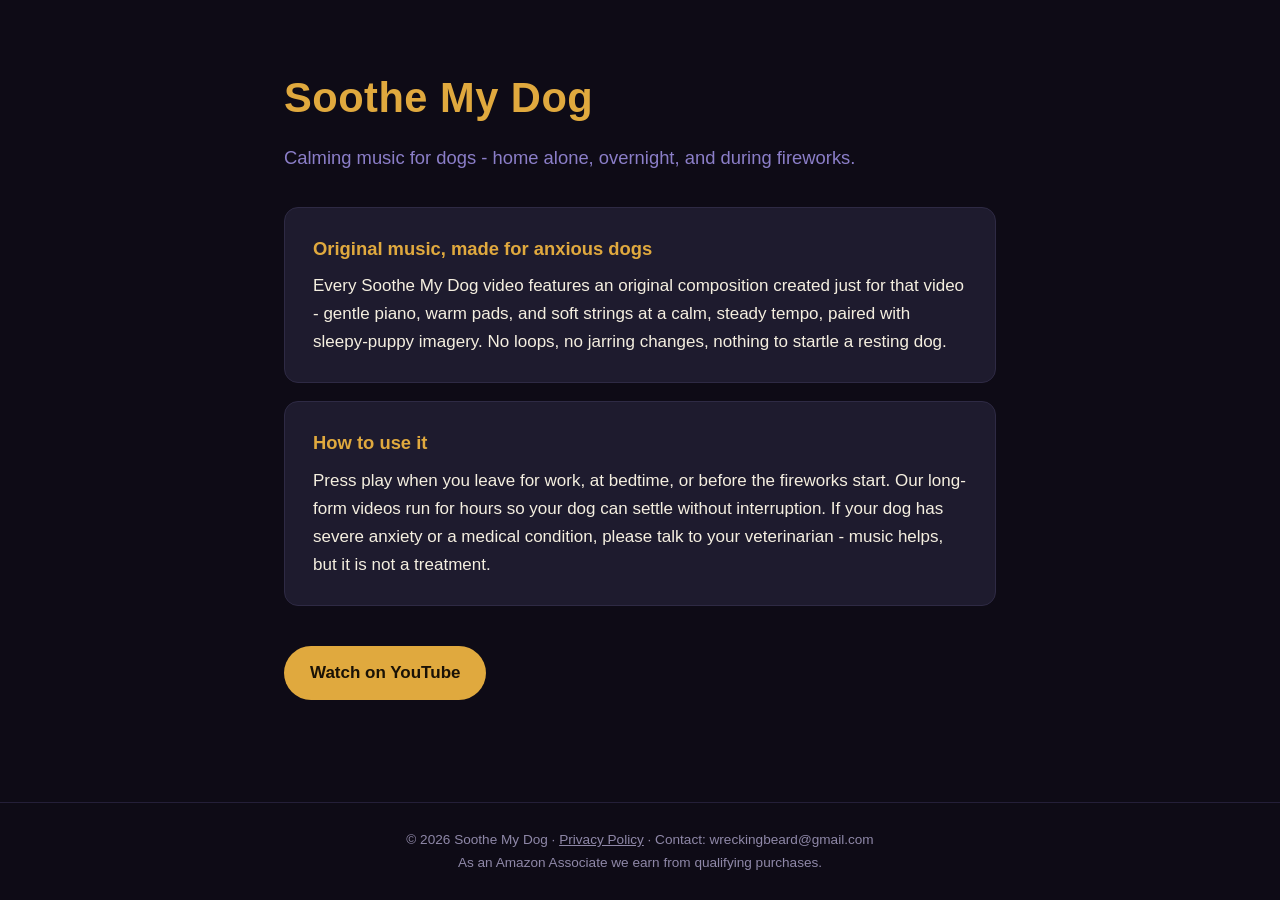
==== index.html @ 6f227e94 "Soothe My Dog minimal site: landing + privacy policy Co-Authored-By: Claude Fable 5 <noreply@anthrop" ====
<!doctype html><html lang="en"><head><meta charset="utf-8"><meta name="viewport" content="width=device-width,initial-scale=1">
<title>Soothe My Dog - Calming Music for Dogs</title>
<meta name="description" content="Original long-form calming music for dogs who are home alone, anxious overnight, or scared of fireworks and thunderstorms. Every video is an original composition.">
<style>
:root{--mid:#0E0B16;--surf:#1E1B2E;--gold:#E0A93E;--cream:#F5EFE0;--lav:#8B7EC8}
*{box-sizing:border-box;margin:0}body{background:var(--mid);color:var(--cream);font:17px/1.65 "Segoe UI",Arial,sans-serif;min-height:100vh;display:flex;flex-direction:column}
main{max-width:760px;margin:0 auto;padding:64px 24px;flex:1}
h1{font-size:2.6rem;color:var(--gold);letter-spacing:.5px}
.tag{color:var(--lav);font-size:1.15rem;margin:10px 0 34px}
.card{background:var(--surf);border:1px solid #2e2a44;border-radius:14px;padding:26px 28px;margin:18px 0}
.card h2{color:var(--gold);font-size:1.15rem;margin-bottom:8px}
a.btn{display:inline-block;background:var(--gold);color:#1a1206;font-weight:700;padding:13px 26px;border-radius:999px;text-decoration:none;margin-top:22px}
a{color:var(--gold)}
footer{text-align:center;padding:26px;color:#8f88a8;font-size:.85rem;border-top:1px solid #241f38}
footer a{color:#8f88a8}
</style></head><body><main>
<h1>Soothe My Dog</h1>
<p class="tag">Calming music for dogs - home alone, overnight, and during fireworks.</p>
<div class="card"><h2>Original music, made for anxious dogs</h2>
<p>Every Soothe My Dog video features an original composition created just for that video - gentle piano, warm pads, and soft strings at a calm, steady tempo, paired with sleepy-puppy imagery. No loops, no jarring changes, nothing to startle a resting dog.</p></div>
<div class="card"><h2>How to use it</h2>
<p>Press play when you leave for work, at bedtime, or before the fireworks start. Our long-form videos run for hours so your dog can settle without interruption. If your dog has severe anxiety or a medical condition, please talk to your veterinarian - music helps, but it is not a treatment.</p></div>
<a class="btn" href="https://www.youtube.com/channel/UCDjGupYODDsBWKeuKjRhHag">Watch on YouTube</a>
</main>
<footer><p>&copy; 2026 Soothe My Dog &middot; <a href="/privacy/">Privacy Policy</a> &middot; Contact: wreckingbeard@gmail.com</p>
<p>As an Amazon Associate we earn from qualifying purchases.</p></footer>
</body></html>
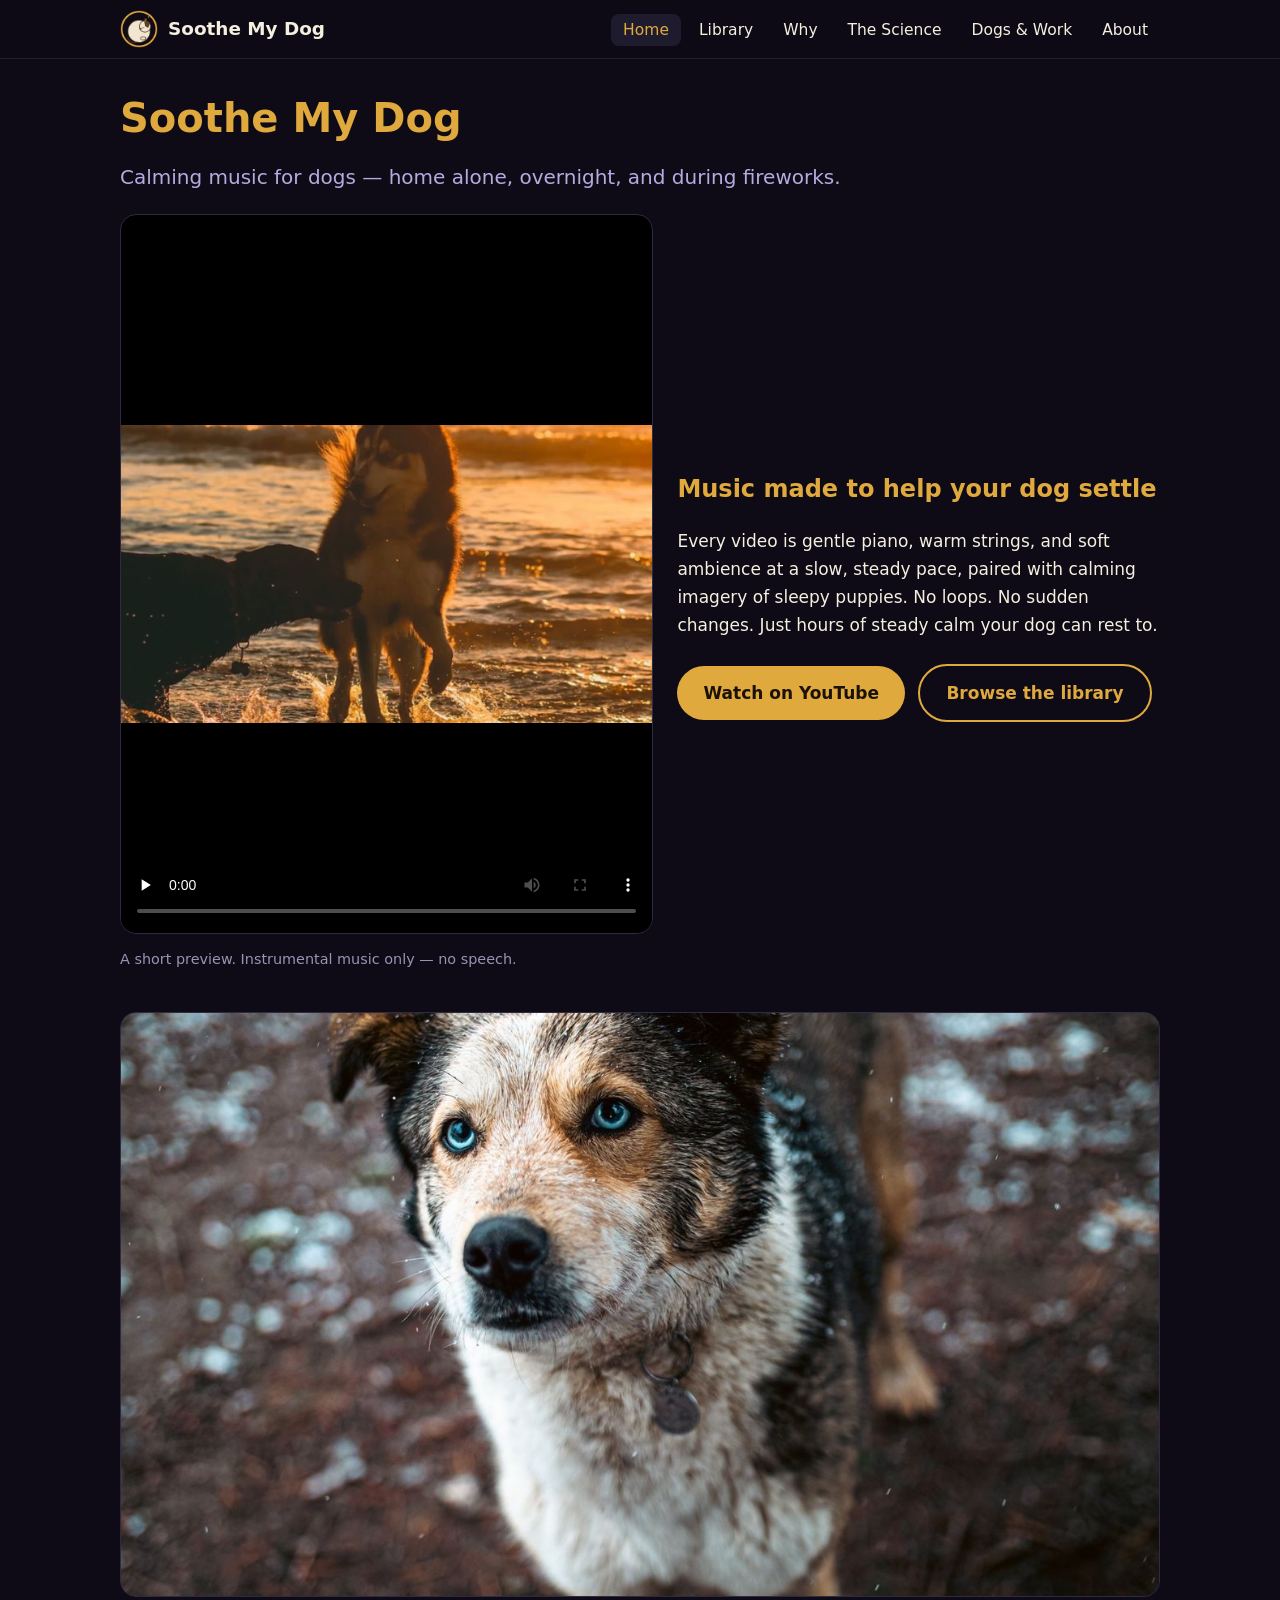
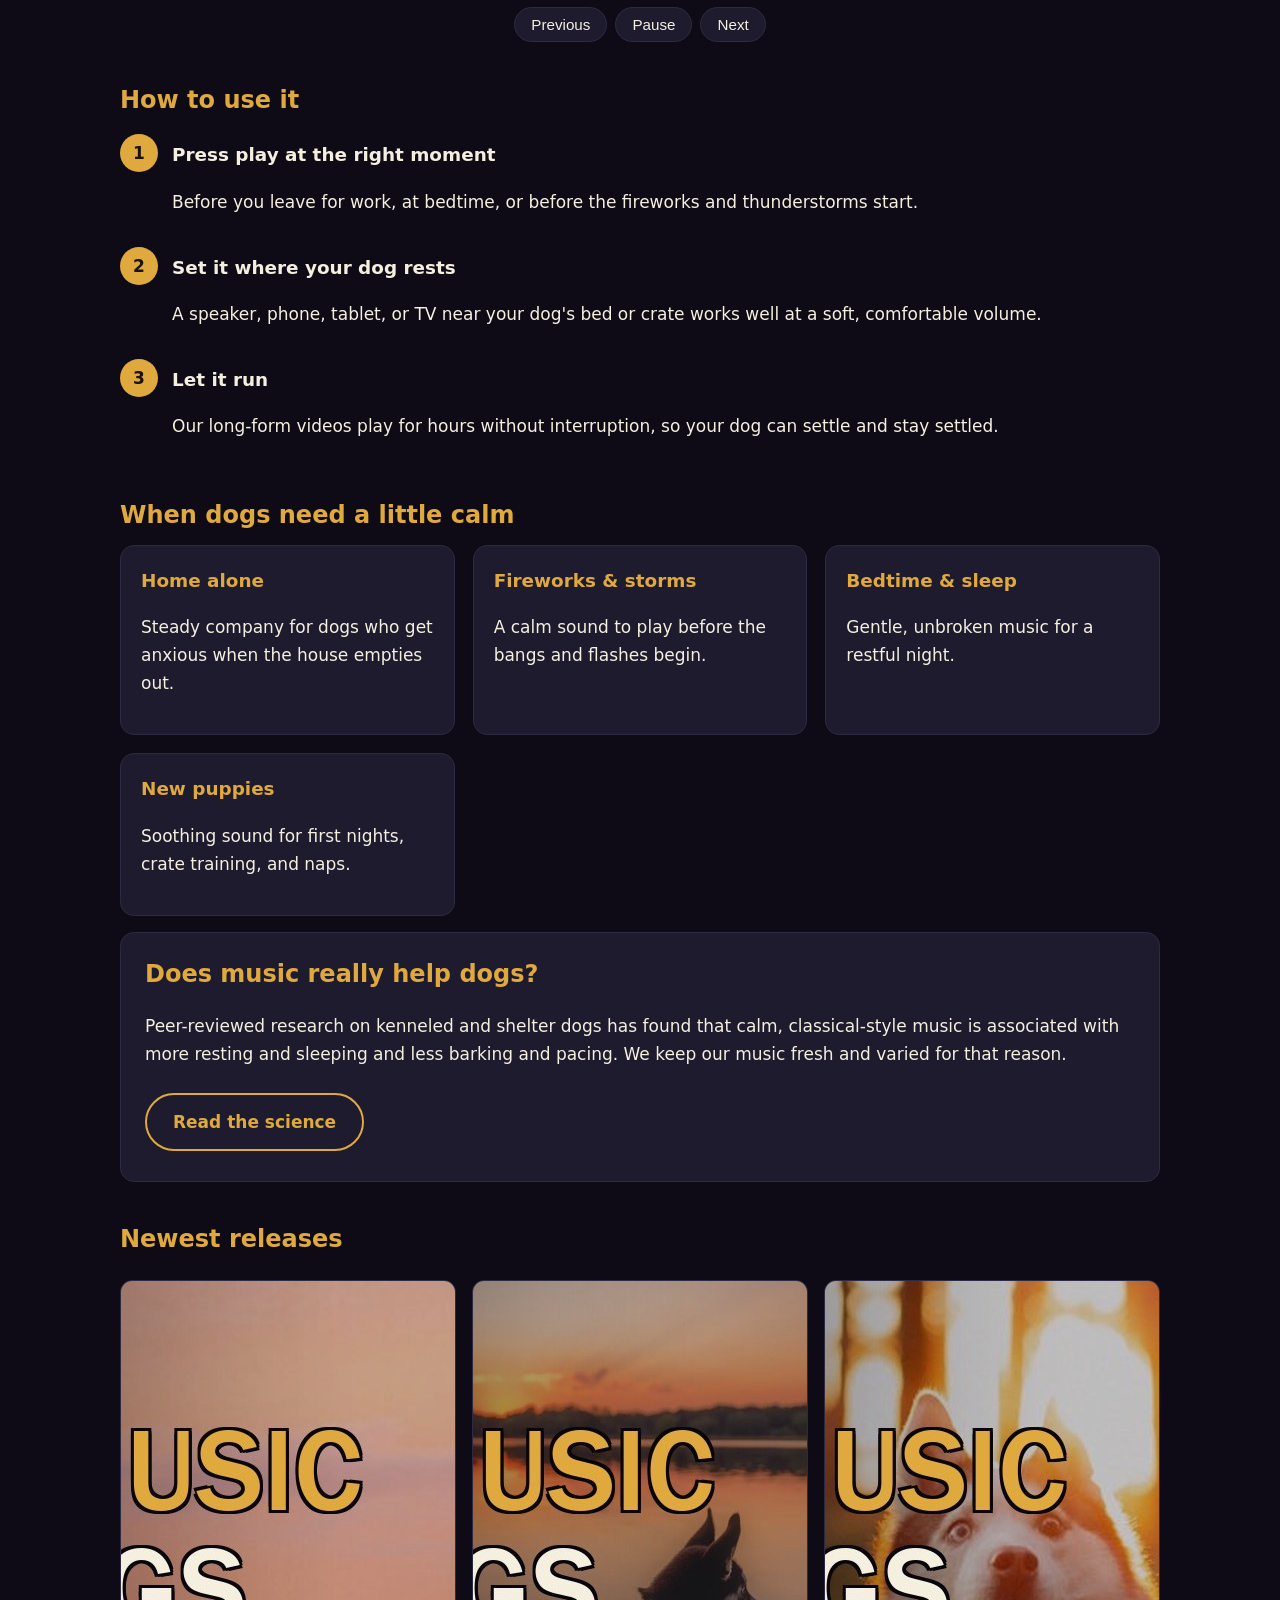
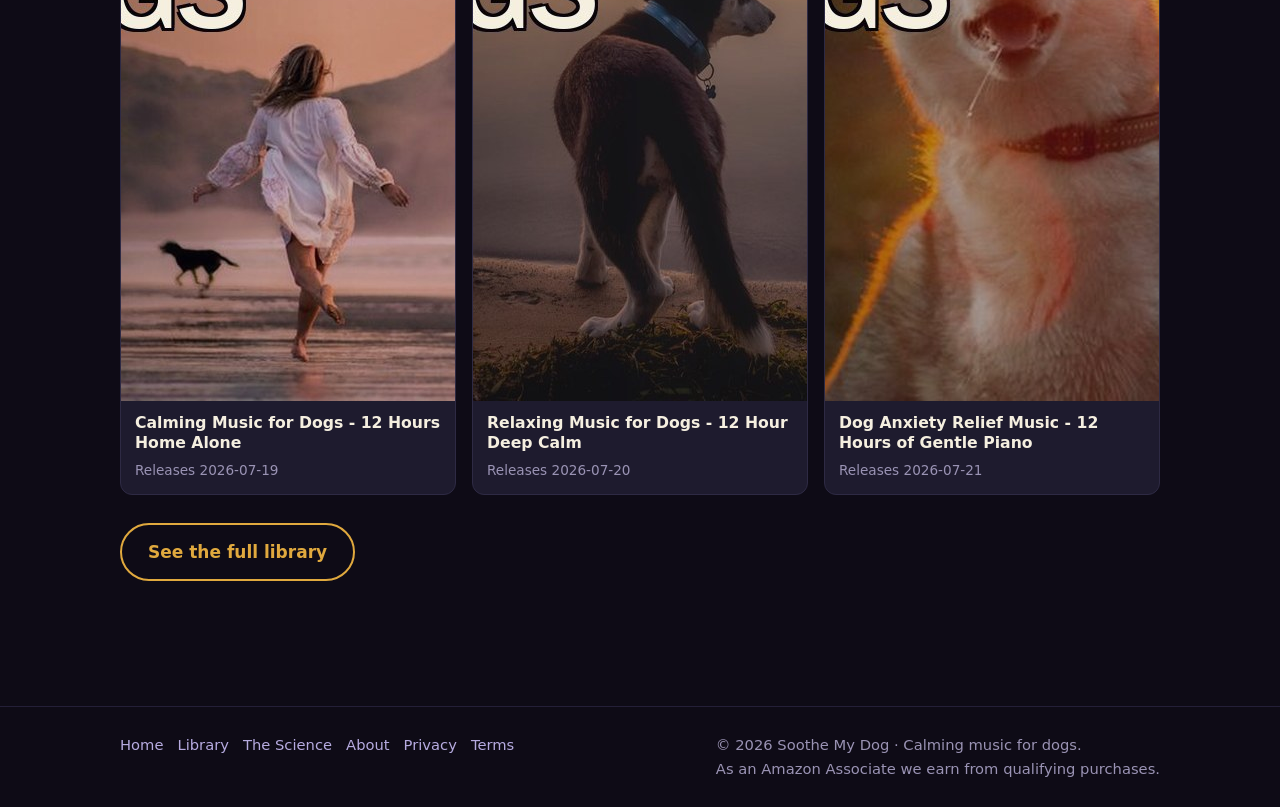
==== commit 3072e62b: "Site v2: full multi-page build (home+carousel+demo, library grid, why, science, covid-dogs, about, t" ====
--- a/index.html
+++ b/index.html
@@ -1,27 +1,68 @@
-<!doctype html><html lang="en"><head><meta charset="utf-8"><meta name="viewport" content="width=device-width,initial-scale=1">
-<title>Soothe My Dog - Calming Music for Dogs</title>
-<meta name="description" content="Original long-form calming music for dogs who are home alone, anxious overnight, or scared of fireworks and thunderstorms. Every video is an original composition.">
-<style>
-:root{--mid:#0E0B16;--surf:#1E1B2E;--gold:#E0A93E;--cream:#F5EFE0;--lav:#8B7EC8}
-*{box-sizing:border-box;margin:0}body{background:var(--mid);color:var(--cream);font:17px/1.65 "Segoe UI",Arial,sans-serif;min-height:100vh;display:flex;flex-direction:column}
-main{max-width:760px;margin:0 auto;padding:64px 24px;flex:1}
-h1{font-size:2.6rem;color:var(--gold);letter-spacing:.5px}
-.tag{color:var(--lav);font-size:1.15rem;margin:10px 0 34px}
-.card{background:var(--surf);border:1px solid #2e2a44;border-radius:14px;padding:26px 28px;margin:18px 0}
-.card h2{color:var(--gold);font-size:1.15rem;margin-bottom:8px}
-a.btn{display:inline-block;background:var(--gold);color:#1a1206;font-weight:700;padding:13px 26px;border-radius:999px;text-decoration:none;margin-top:22px}
-a{color:var(--gold)}
-footer{text-align:center;padding:26px;color:#8f88a8;font-size:.85rem;border-top:1px solid #241f38}
-footer a{color:#8f88a8}
-</style></head><body><main>
+<!doctype html><html lang="en"><head>
+<meta charset="utf-8"><meta name="viewport" content="width=device-width,initial-scale=1">
+<title>Soothe My Dog | Calming Music for Dogs Home Alone, Sleep & Fireworks</title>
+<meta name="description" content="Original calming music for dogs who are home alone, anxious overnight, or scared of fireworks and thunderstorms. Hours of gentle, uninterrupted music.">
+<link rel="canonical" href="https://www.soothemydog.com/">
+<link rel="icon" type="image/png" href="/assets/img/favicon.png">
+<meta property="og:type" content="website"><meta property="og:title" content="Soothe My Dog | Calming Music for Dogs Home Alone, Sleep & Fireworks">
+<meta property="og:description" content="Original calming music for dogs who are home alone, anxious overnight, or scared of fireworks and thunderstorms. Hours of gentle, uninterrupted music."><meta property="og:url" content="https://www.soothemydog.com/">
+<meta property="og:image" content="https://www.soothemydog.com/assets/img/og-hero.jpg"><meta name="twitter:card" content="summary_large_image">
+<link rel="stylesheet" href="/assets/site.css">
+</head><body>
+<a class="skip" href="#main">Skip to content</a>
+<header class="site"><div class="bar">
+<a class="brand" href="/"><img src="/assets/img/logo.png" alt="" width="38" height="38"><span>Soothe My Dog</span></a>
+<nav class="main" aria-label="Primary"><ul><li><a href="/" aria-current="page">Home</a></li><li><a href="/library/">Library</a></li><li><a href="/why/">Why</a></li><li><a href="/science/">The Science</a></li><li><a href="/covid-dogs/">Dogs & Work</a></li><li><a href="/about/">About</a></li></ul></nav>
+</div></header>
+<main id="main">
+
 <h1>Soothe My Dog</h1>
-<p class="tag">Calming music for dogs - home alone, overnight, and during fireworks.</p>
-<div class="card"><h2>Original music, made for anxious dogs</h2>
-<p>Every Soothe My Dog video features an original composition created just for that video - gentle piano, warm pads, and soft strings at a calm, steady tempo, paired with sleepy-puppy imagery. No loops, no jarring changes, nothing to startle a resting dog.</p></div>
-<div class="card"><h2>How to use it</h2>
-<p>Press play when you leave for work, at bedtime, or before the fireworks start. Our long-form videos run for hours so your dog can settle without interruption. If your dog has severe anxiety or a medical condition, please talk to your veterinarian - music helps, but it is not a treatment.</p></div>
-<a class="btn" href="https://www.youtube.com/channel/UCDjGupYODDsBWKeuKjRhHag">Watch on YouTube</a>
-</main>
-<footer><p>&copy; 2026 Soothe My Dog &middot; <a href="/privacy/">Privacy Policy</a> &middot; Contact: wreckingbeard@gmail.com</p>
-<p>As an Amazon Associate we earn from qualifying purchases.</p></footer>
-</body></html>
+<p class="lead">Calming music for dogs &mdash; home alone, overnight, and during fireworks.</p>
+<section class="hero">
+  <div>
+    <video controls preload="none" poster="/assets/video/demo-poster.jpg" width="1280" height="720">
+      <source src="/assets/video/demo.mp4" type="video/mp4">
+      Your browser does not support the video tag. Watch our music on
+      <a href="https://www.youtube.com/channel/UCDjGupYODDsBWKeuKjRhHag">YouTube</a>.
+    </video>
+    <p class="medianote">A short preview. Instrumental music only &mdash; no speech.</p>
+  </div>
+  <div>
+    <h2 style="margin-top:0">Music made to help your dog settle</h2>
+    <p>Every video is gentle piano, warm strings, and soft ambience at a slow, steady pace, paired with
+    calming imagery of sleepy puppies. No loops. No sudden changes. Just hours of steady calm your dog
+    can rest to.</p>
+    <a class="btn" href="https://www.youtube.com/channel/UCDjGupYODDsBWKeuKjRhHag">Watch on YouTube</a>
+    <a class="btn ghost" href="/library/">Browse the library</a>
+  </div>
+</section>
+<section class="carousel" aria-roledescription="carousel" aria-label="Sleepy puppies"><div class="frame"><img src="/assets/carousel/pic01.jpg" alt="A calm puppy resting peacefully" class="on" loading="lazy" width="1280" height="720"><img src="/assets/carousel/pic02.jpg" alt="A sleepy young dog settling down" loading="lazy" width="1280" height="720"><img src="/assets/carousel/pic03.jpg" alt="A relaxed puppy with soft eyes" loading="lazy" width="1280" height="720"><img src="/assets/carousel/pic04.jpg" alt="A gentle puppy at rest" loading="lazy" width="1280" height="720"><img src="/assets/carousel/pic05.jpg" alt="A cozy puppy curled up" loading="lazy" width="1280" height="720"><img src="/assets/carousel/pic06.jpg" alt="A drowsy puppy ready to nap" loading="lazy" width="1280" height="720"><img src="/assets/carousel/pic07.jpg" alt="A serene puppy lying quietly" loading="lazy" width="1280" height="720"><img src="/assets/carousel/pic08.jpg" alt="A content puppy relaxing" loading="lazy" width="1280" height="720"><img src="/assets/carousel/pic09.jpg" alt="A tranquil puppy at ease" loading="lazy" width="1280" height="720"><img src="/assets/carousel/pic10.jpg" alt="A soft-furred puppy dozing" loading="lazy" width="1280" height="720"><img src="/assets/carousel/pic11.jpg" alt="A calm puppy resting peacefully" loading="lazy" width="1280" height="720"><img src="/assets/carousel/pic12.jpg" alt="A sleepy young dog settling down" loading="lazy" width="1280" height="720"><img src="/assets/carousel/pic13.jpg" alt="A relaxed puppy with soft eyes" loading="lazy" width="1280" height="720"><img src="/assets/carousel/pic14.jpg" alt="A gentle puppy at rest" loading="lazy" width="1280" height="720"><img src="/assets/carousel/pic15.jpg" alt="A cozy puppy curled up" loading="lazy" width="1280" height="720"><img src="/assets/carousel/pic16.jpg" alt="A drowsy puppy ready to nap" loading="lazy" width="1280" height="720"><img src="/assets/carousel/pic17.jpg" alt="A serene puppy lying quietly" loading="lazy" width="1280" height="720"><img src="/assets/carousel/pic18.jpg" alt="A content puppy relaxing" loading="lazy" width="1280" height="720"><img src="/assets/carousel/pic19.jpg" alt="A tranquil puppy at ease" loading="lazy" width="1280" height="720"><img src="/assets/carousel/pic20.jpg" alt="A soft-furred puppy dozing" loading="lazy" width="1280" height="720"><img src="/assets/carousel/pic21.jpg" alt="A calm puppy resting peacefully" loading="lazy" width="1280" height="720"><img src="/assets/carousel/pic22.jpg" alt="A sleepy young dog settling down" loading="lazy" width="1280" height="720"><img src="/assets/carousel/pic23.jpg" alt="A relaxed puppy with soft eyes" loading="lazy" width="1280" height="720"><img src="/assets/carousel/pic24.jpg" alt="A gentle puppy at rest" loading="lazy" width="1280" height="720"><img src="/assets/carousel/pic25.jpg" alt="A cozy puppy curled up" loading="lazy" width="1280" height="720"><img src="/assets/carousel/pic26.jpg" alt="A drowsy puppy ready to nap" loading="lazy" width="1280" height="720"><img src="/assets/carousel/pic27.jpg" alt="A serene puppy lying quietly" loading="lazy" width="1280" height="720"><img src="/assets/carousel/pic28.jpg" alt="A content puppy relaxing" loading="lazy" width="1280" height="720"><img src="/assets/carousel/pic29.jpg" alt="A tranquil puppy at ease" loading="lazy" width="1280" height="720"><img src="/assets/carousel/pic30.jpg" alt="A soft-furred puppy dozing" loading="lazy" width="1280" height="720"><img src="/assets/carousel/pic31.jpg" alt="A calm puppy resting peacefully" loading="lazy" width="1280" height="720"><img src="/assets/carousel/pic32.jpg" alt="A sleepy young dog settling down" loading="lazy" width="1280" height="720"><img src="/assets/carousel/pic33.jpg" alt="A relaxed puppy with soft eyes" loading="lazy" width="1280" height="720"><img src="/assets/carousel/pic34.jpg" alt="A gentle puppy at rest" loading="lazy" width="1280" height="720"><img src="/assets/carousel/pic35.jpg" alt="A cozy puppy curled up" loading="lazy" width="1280" height="720"><img src="/assets/carousel/pic36.jpg" alt="A drowsy puppy ready to nap" loading="lazy" width="1280" height="720"><img src="/assets/carousel/pic37.jpg" alt="A serene puppy lying quietly" loading="lazy" width="1280" height="720"><img src="/assets/carousel/pic38.jpg" alt="A content puppy relaxing" loading="lazy" width="1280" height="720"><img src="/assets/carousel/pic39.jpg" alt="A tranquil puppy at ease" loading="lazy" width="1280" height="720"><img src="/assets/carousel/pic40.jpg" alt="A soft-furred puppy dozing" loading="lazy" width="1280" height="720"><img src="/assets/carousel/pic41.jpg" alt="A calm puppy resting peacefully" loading="lazy" width="1280" height="720"><img src="/assets/carousel/pic42.jpg" alt="A sleepy young dog settling down" loading="lazy" width="1280" height="720"><img src="/assets/carousel/pic43.jpg" alt="A relaxed puppy with soft eyes" loading="lazy" width="1280" height="720"><img src="/assets/carousel/pic44.jpg" alt="A gentle puppy at rest" loading="lazy" width="1280" height="720"><img src="/assets/carousel/pic45.jpg" alt="A cozy puppy curled up" loading="lazy" width="1280" height="720"><img src="/assets/carousel/pic46.jpg" alt="A drowsy puppy ready to nap" loading="lazy" width="1280" height="720"><img src="/assets/carousel/pic47.jpg" alt="A serene puppy lying quietly" loading="lazy" width="1280" height="720"></div><p class="cstatus" aria-live="polite" style="position:absolute;left:-9999px">Image 1 of 47</p><div class="cbtns"><button class="prev" type="button" aria-label="Previous image">Previous</button><button class="playpause" type="button" aria-pressed="true">Pause</button><button class="next" type="button" aria-label="Next image">Next</button></div></section>
+<h2>How to use it</h2>
+<div class="step"><div class="n">1</div><div><h3 style="margin-top:6px">Press play at the right moment</h3>
+<p>Before you leave for work, at bedtime, or before the fireworks and thunderstorms start.</p></div></div>
+<div class="step"><div class="n">2</div><div><h3 style="margin-top:6px">Set it where your dog rests</h3>
+<p>A speaker, phone, tablet, or TV near your dog's bed or crate works well at a soft, comfortable volume.</p></div></div>
+<div class="step"><div class="n">3</div><div><h3 style="margin-top:6px">Let it run</h3>
+<p>Our long-form videos play for hours without interruption, so your dog can settle and stay settled.</p></div></div>
+<h2>When dogs need a little calm</h2>
+<div class="grid g2">
+  <div class="usecase"><h3>Home alone</h3><p>Steady company for dogs who get anxious when the house empties out.</p></div>
+  <div class="usecase"><h3>Fireworks &amp; storms</h3><p>A calm sound to play before the bangs and flashes begin.</p></div>
+  <div class="usecase"><h3>Bedtime &amp; sleep</h3><p>Gentle, unbroken music for a restful night.</p></div>
+  <div class="usecase"><h3>New puppies</h3><p>Soothing sound for first nights, crate training, and naps.</p></div>
+</div>
+<div class="card"><h2 style="margin-top:0">Does music really help dogs?</h2>
+<p>Peer-reviewed research on kenneled and shelter dogs has found that calm, classical-style music is
+associated with more resting and sleeping and less barking and pacing. We keep our music fresh and
+varied for that reason.</p>
+<a class="btn ghost" href="/science/">Read the science</a></div>
+<h2>Newest releases</h2>
+<div class="libgrid"><div class="libcard"><img src="/assets/thumbs/slot01.jpg" alt="Thumbnail: Calming Music for Dogs - 12 Hours Home Alone" width="1280" height="720" loading="lazy"><div class="body"><div class="t">Calming Music for Dogs - 12 Hours Home Alone</div><div class="m">Releases 2026-07-19</div></div></div><div class="libcard"><img src="/assets/thumbs/slot02.jpg" alt="Thumbnail: Relaxing Music for Dogs - 12 Hour Deep Calm" width="1280" height="720" loading="lazy"><div class="body"><div class="t">Relaxing Music for Dogs - 12 Hour Deep Calm</div><div class="m">Releases 2026-07-20</div></div></div><div class="libcard"><img src="/assets/thumbs/slot03.jpg" alt="Thumbnail: Dog Anxiety Relief Music - 12 Hours of Gentle Piano" width="1280" height="720" loading="lazy"><div class="body"><div class="t">Dog Anxiety Relief Music - 12 Hours of Gentle Piano</div><div class="m">Releases 2026-07-21</div></div></div></div>
+<p><a class="btn ghost" href="/library/">See the full library</a></p>
+
+</main><script src="/assets/carousel.js"></script>
+<footer class="site"><div class="fwrap">
+<div><nav aria-label="Footer"><a href="/">Home</a><a href="/library/">Library</a><a href="/science/">The Science</a><a href="/about/">About</a><a href="/privacy/">Privacy</a><a href="/terms/">Terms</a></nav></div>
+<div>&copy; 2026 Soothe My Dog &middot; Calming music for dogs.<br>As an Amazon Associate we earn from qualifying purchases.</div>
+</div></footer>
+</body></html>
--- a/assets/site.css
+++ b/assets/site.css
@@ -0,0 +1,65 @@
+
+:root{--mid:#0E0B16;--surf:#1E1B2E;--surf2:#26223b;--gold:#E0A93E;--cream:#F5EFE0;--lav:#b6abe0;--muted:#9a93b4}
+*{box-sizing:border-box}
+html{scroll-behavior:smooth}
+@media (prefers-reduced-motion:reduce){html{scroll-behavior:auto}*{animation:none!important;transition:none!important}}
+body{margin:0;background:var(--mid);color:var(--cream);font:17px/1.65 "Segoe UI",system-ui,Arial,sans-serif}
+a{color:var(--gold)}
+a:focus-visible,button:focus-visible,video:focus-visible,[tabindex]:focus-visible{outline:3px solid var(--gold);outline-offset:2px}
+.skip{position:absolute;left:-999px;top:0;background:var(--gold);color:#1a1206;padding:10px 16px;border-radius:0 0 8px 0;z-index:100;font-weight:700}
+.skip:focus{left:0}
+header.site{position:sticky;top:0;background:rgba(14,11,22,.94);backdrop-filter:blur(6px);border-bottom:1px solid #241f38;z-index:50}
+.bar{max-width:1080px;margin:0 auto;display:flex;align-items:center;gap:14px;padding:10px 20px;flex-wrap:wrap}
+.brand{display:flex;align-items:center;gap:10px;font-weight:800;color:var(--cream);text-decoration:none;font-size:1.15rem}
+.brand img{width:38px;height:38px;border-radius:50%}
+nav.main{margin-left:auto}
+nav.main ul{list-style:none;display:flex;gap:6px;margin:0;padding:0;flex-wrap:wrap}
+nav.main a{color:var(--cream);text-decoration:none;padding:7px 12px;border-radius:8px;font-size:.97rem}
+nav.main a:hover{background:var(--surf)}
+nav.main a[aria-current="page"]{color:var(--gold);background:var(--surf)}
+main{max-width:1080px;margin:0 auto;padding:20px 20px 60px}
+.wrap-narrow{max-width:780px;margin:0 auto}
+h1{font-size:2.5rem;line-height:1.15;color:var(--gold);margin:.4em 0 .2em}
+h2{font-size:1.5rem;color:var(--gold);margin:1.6em 0 .4em}
+h3{font-size:1.15rem;color:var(--cream);margin:1.2em 0 .3em}
+p,li{color:var(--cream)}
+.lead{font-size:1.25rem;color:var(--lav)}
+.btn{display:inline-block;background:var(--gold);color:#1a1206;font-weight:800;padding:13px 26px;border-radius:999px;text-decoration:none;margin:8px 8px 8px 0}
+.btn.ghost{background:transparent;color:var(--gold);border:2px solid var(--gold)}
+.card{background:var(--surf);border:1px solid #2e2a44;border-radius:14px;padding:22px 24px;margin:16px 0}
+.grid{display:grid;gap:18px}
+.g2{grid-template-columns:repeat(auto-fit,minmax(300px,1fr))}
+.g3{grid-template-columns:repeat(auto-fit,minmax(240px,1fr))}
+.usecase{background:var(--surf);border:1px solid #2e2a44;border-radius:14px;padding:20px}
+.usecase h3{margin-top:0;color:var(--gold)}
+.hero{display:grid;gap:24px;grid-template-columns:1fr;align-items:center;margin:14px 0 8px}
+@media(min-width:820px){.hero{grid-template-columns:1.05fr .95fr}}
+.hero video{width:100%;border-radius:16px;border:1px solid #2e2a44;background:#000}
+.medianote{font-size:.9rem;color:var(--muted);margin-top:6px}
+.carousel{position:relative;margin:26px 0}
+.carousel .frame{position:relative;width:100%;aspect-ratio:16/9;border-radius:16px;overflow:hidden;border:1px solid #2e2a44;background:var(--surf)}
+.carousel .frame img{position:absolute;inset:0;width:100%;height:100%;object-fit:cover;opacity:0;transition:opacity .8s ease}
+@media (prefers-reduced-motion:reduce){.carousel .frame img{transition:none}}
+.carousel .frame img.on{opacity:1}
+.cbtns{display:flex;gap:8px;justify-content:center;margin-top:10px}
+.cbtns button{background:var(--surf);color:var(--cream);border:1px solid #2e2a44;border-radius:999px;padding:8px 16px;font-size:.95rem;cursor:pointer}
+.cbtns button:hover{background:var(--surf2)}
+.libgrid{display:grid;gap:16px;grid-template-columns:repeat(auto-fill,minmax(260px,1fr));margin:20px 0}
+.libcard{background:var(--surf);border:1px solid #2e2a44;border-radius:12px;overflow:hidden}
+.libcard img{width:100%;aspect-ratio:16/9;object-fit:cover;display:block}
+.libcard .body{padding:12px 14px}
+.libcard .t{font-weight:700;font-size:.98rem;line-height:1.3;color:var(--cream)}
+.libcard .m{font-size:.85rem;color:var(--muted);margin-top:6px}
+.libcard a{display:block;text-decoration:none}
+.libcard a:hover .t{color:var(--gold)}
+.disclaimer{background:#2a2015;border:1px solid var(--gold);border-radius:12px;padding:16px 20px;margin:22px 0;color:var(--cream)}
+.disclaimer strong{color:var(--gold)}
+.cite{font-size:.92rem;color:var(--muted)}
+.cite ol{padding-left:20px}
+.step{display:flex;gap:14px;align-items:flex-start;margin:14px 0}
+.step .n{flex:0 0 auto;width:38px;height:38px;border-radius:50%;background:var(--gold);color:#1a1206;font-weight:800;display:flex;align-items:center;justify-content:center}
+footer.site{border-top:1px solid #241f38;margin-top:40px}
+.fwrap{max-width:1080px;margin:0 auto;padding:26px 20px;display:flex;gap:20px;flex-wrap:wrap;justify-content:space-between;color:var(--muted);font-size:.92rem}
+footer.site a{color:var(--lav);text-decoration:none;margin-right:14px}
+footer.site a:hover{text-decoration:underline}
+.tag{display:inline-block;background:var(--surf);border:1px solid #2e2a44;border-radius:999px;padding:4px 12px;font-size:.85rem;color:var(--lav);margin:3px 6px 3px 0}
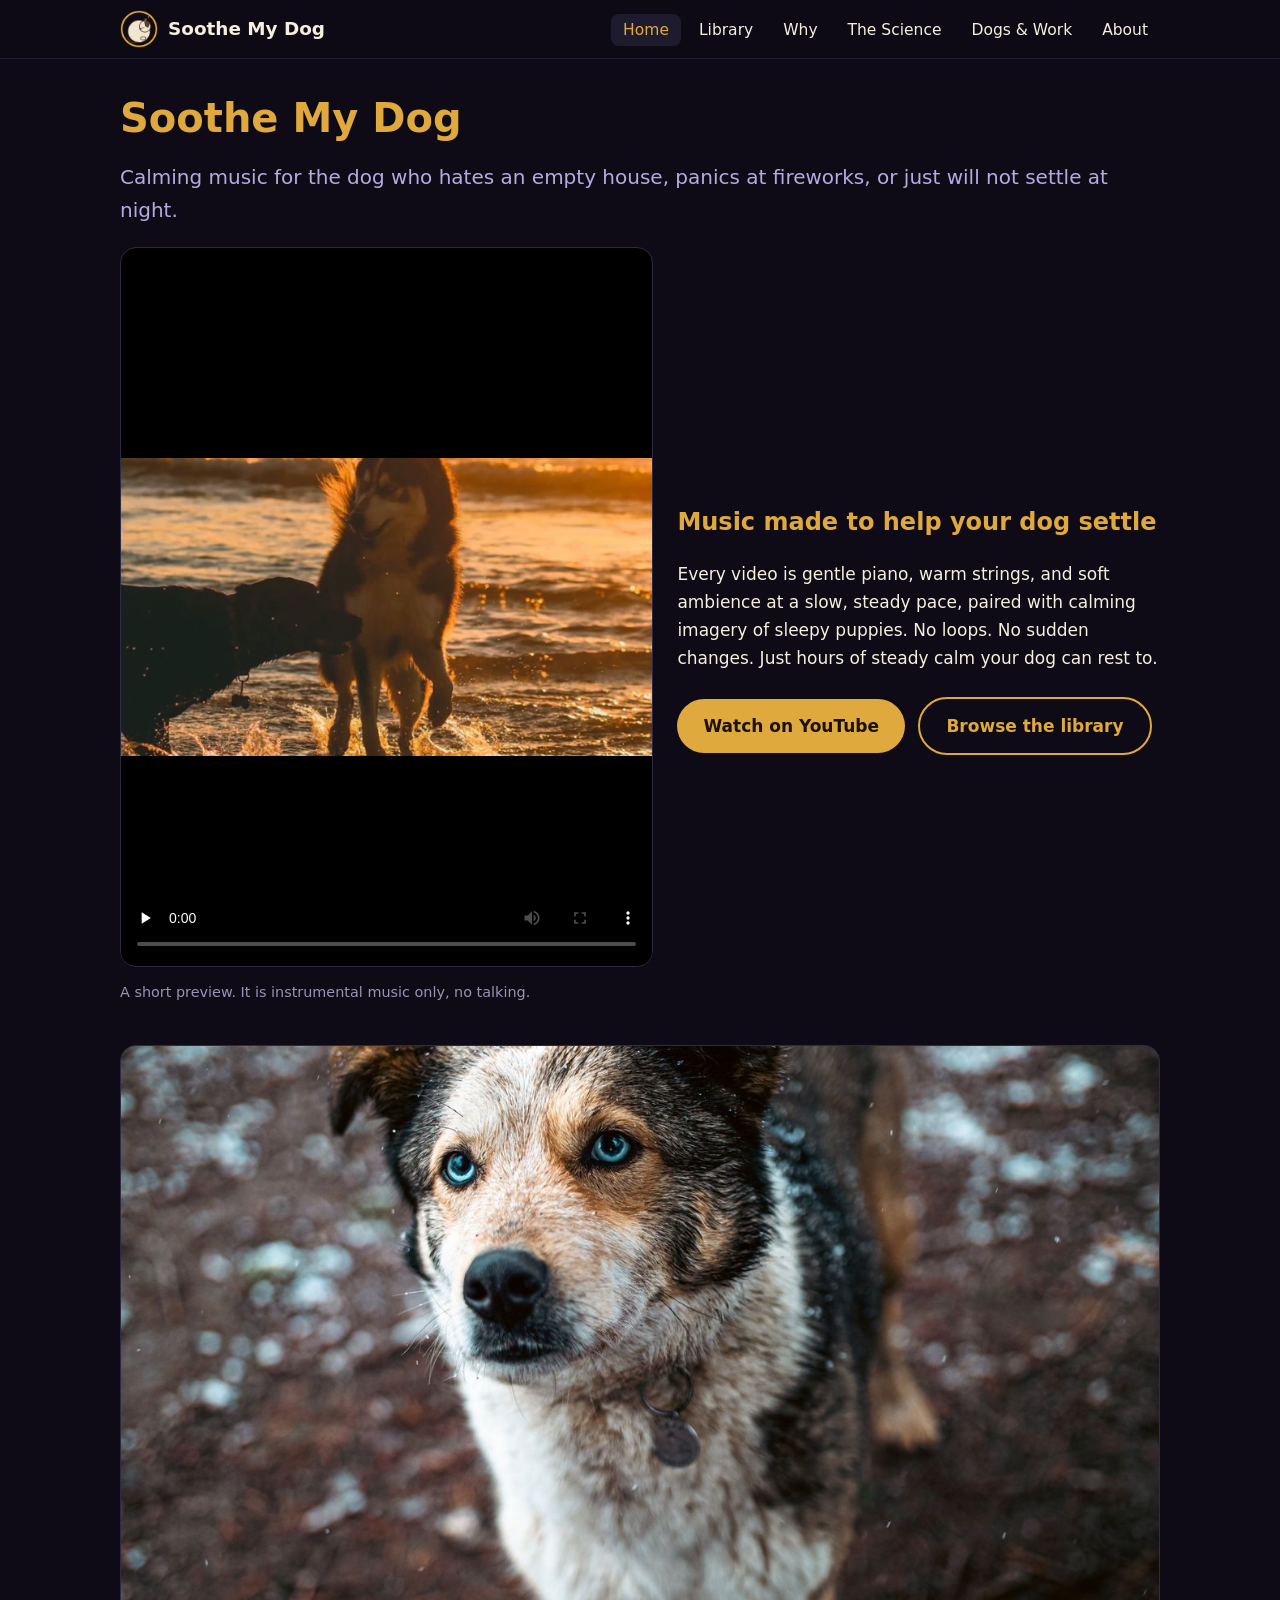
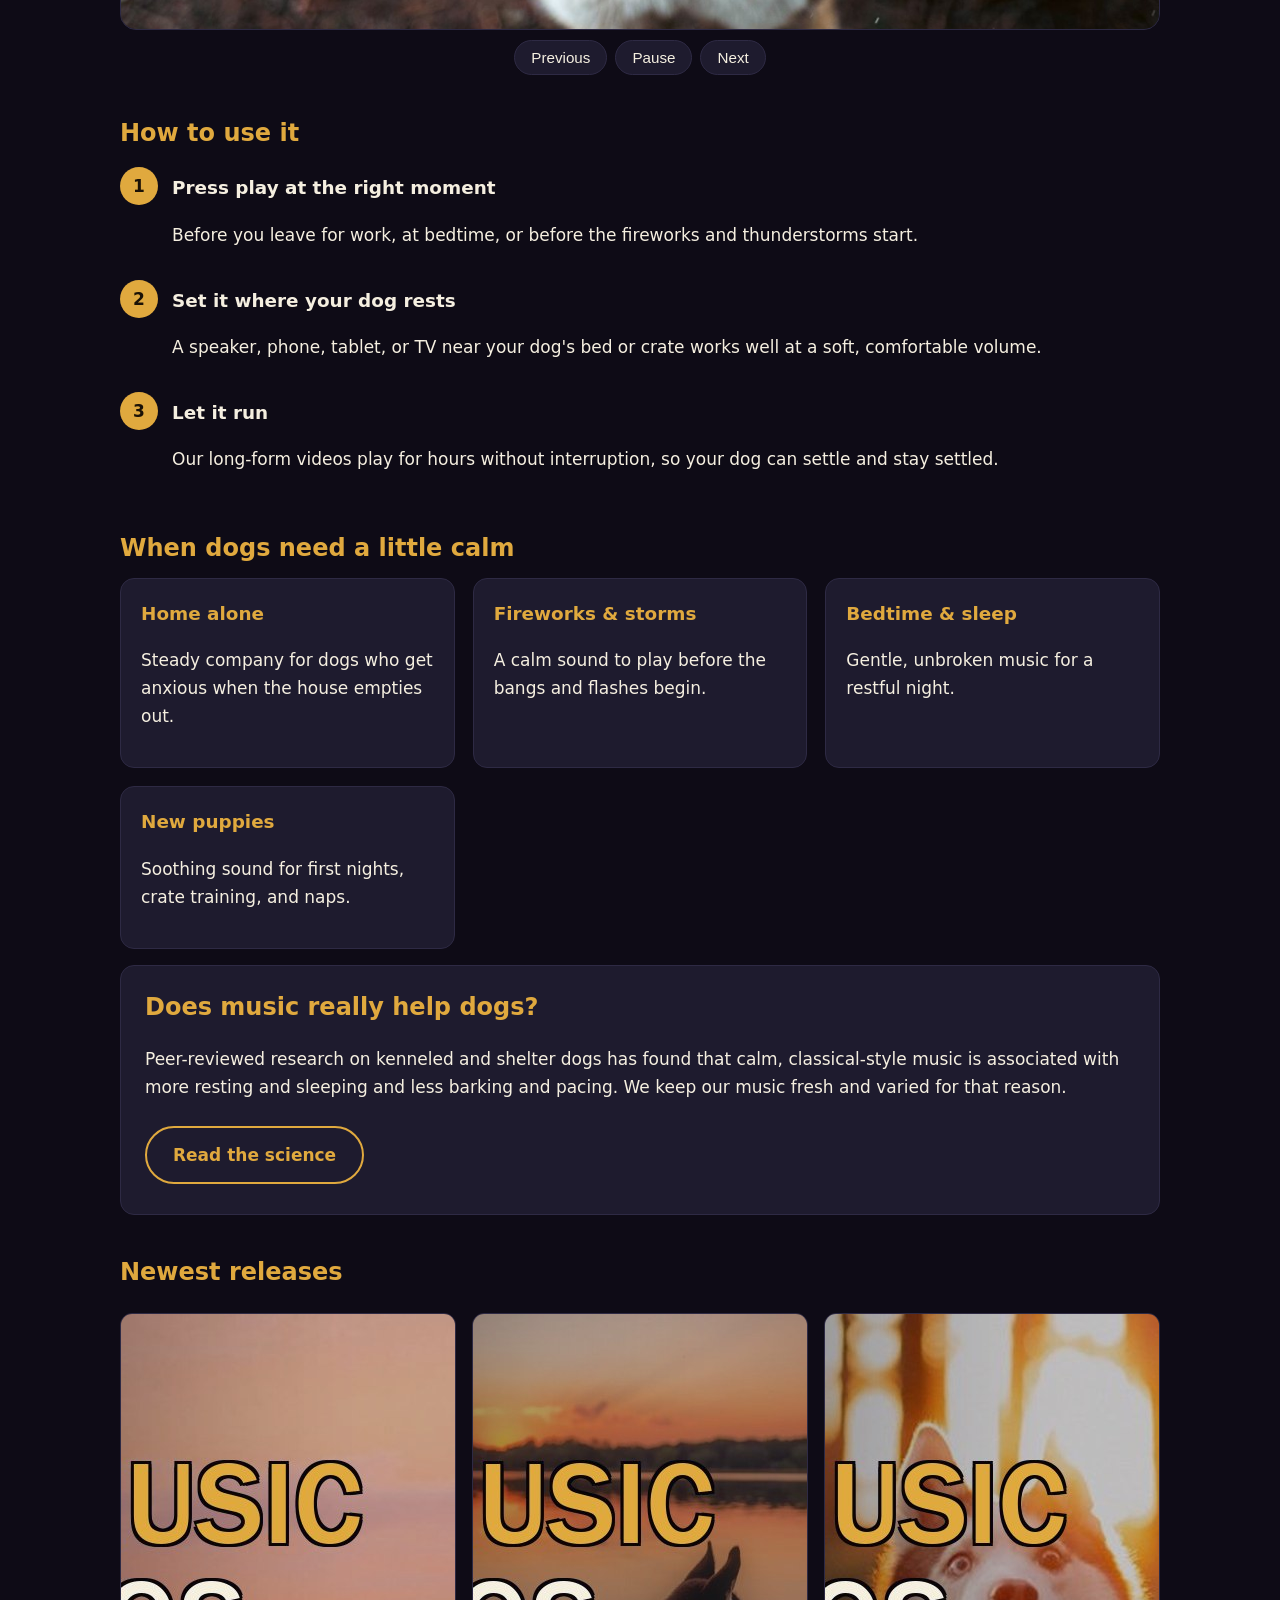
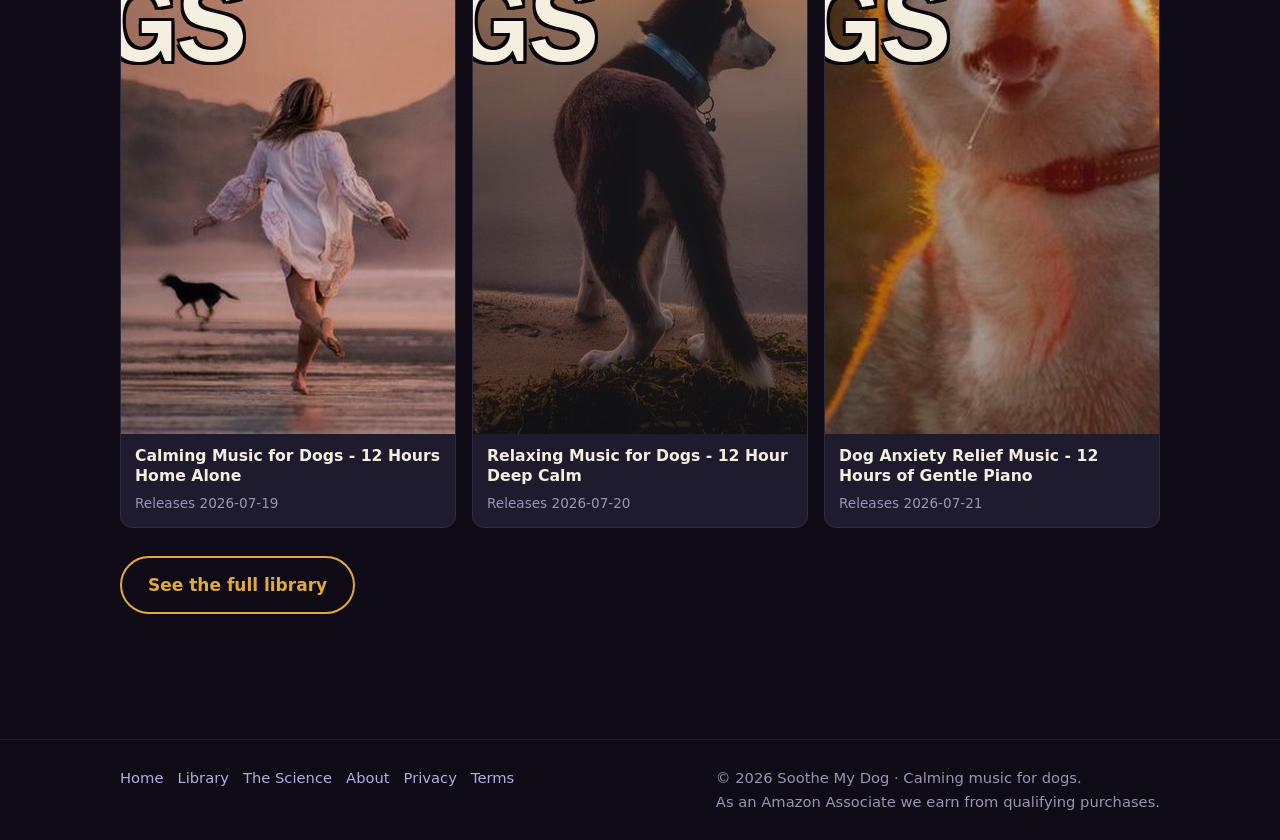
==== commit 0417eb78: "Humanizer pass: remove all em-dashes + AI-writing tells, add voice across all copy Co-Authored-By: C" ====
--- a/index.html
+++ b/index.html
@@ -17,7 +17,7 @@
 <main id="main">
 
 <h1>Soothe My Dog</h1>
-<p class="lead">Calming music for dogs &mdash; home alone, overnight, and during fireworks.</p>
+<p class="lead">Calming music for the dog who hates an empty house, panics at fireworks, or just will not settle at night.</p>
 <section class="hero">
   <div>
     <video controls preload="none" poster="/assets/video/demo-poster.jpg" width="1280" height="720">
@@ -25,7 +25,7 @@
       Your browser does not support the video tag. Watch our music on
       <a href="https://www.youtube.com/channel/UCDjGupYODDsBWKeuKjRhHag">YouTube</a>.
     </video>
-    <p class="medianote">A short preview. Instrumental music only &mdash; no speech.</p>
+    <p class="medianote">A short preview. It is instrumental music only, no talking.</p>
   </div>
   <div>
     <h2 style="margin-top:0">Music made to help your dog settle</h2>
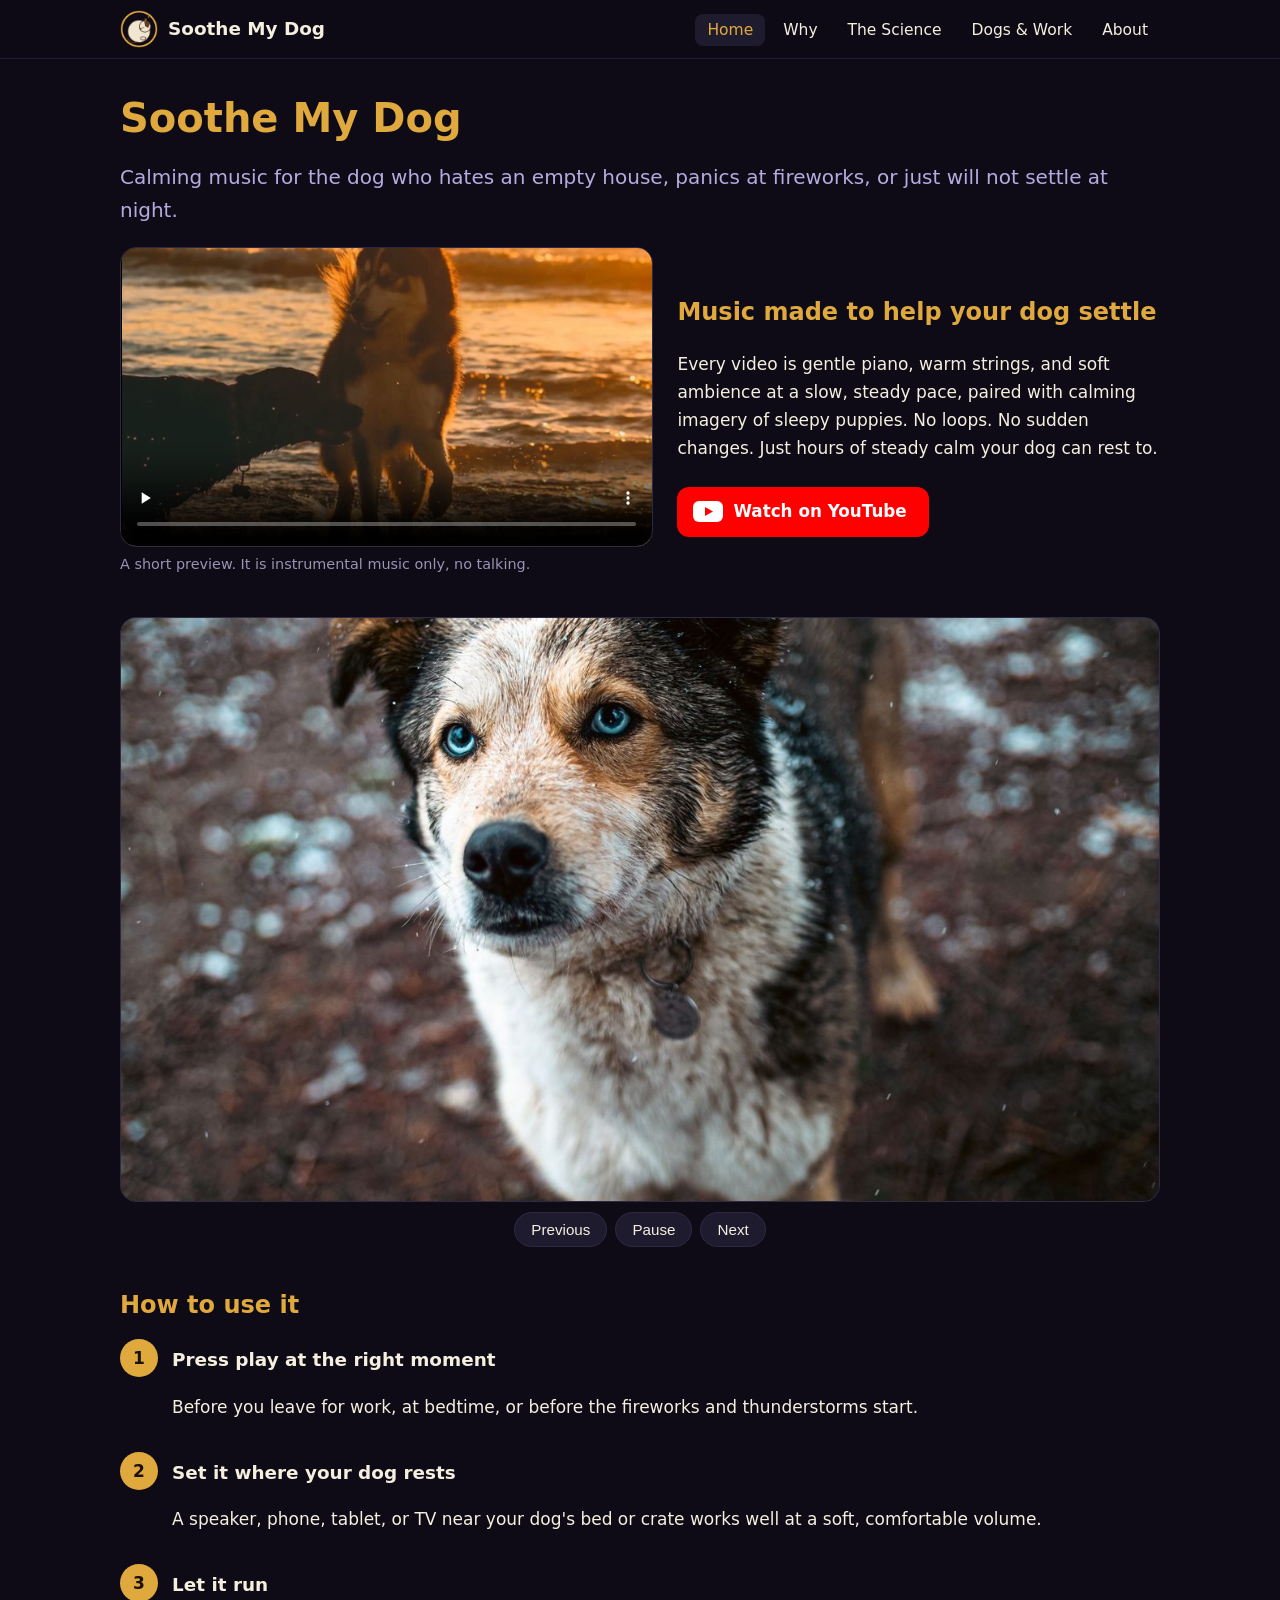
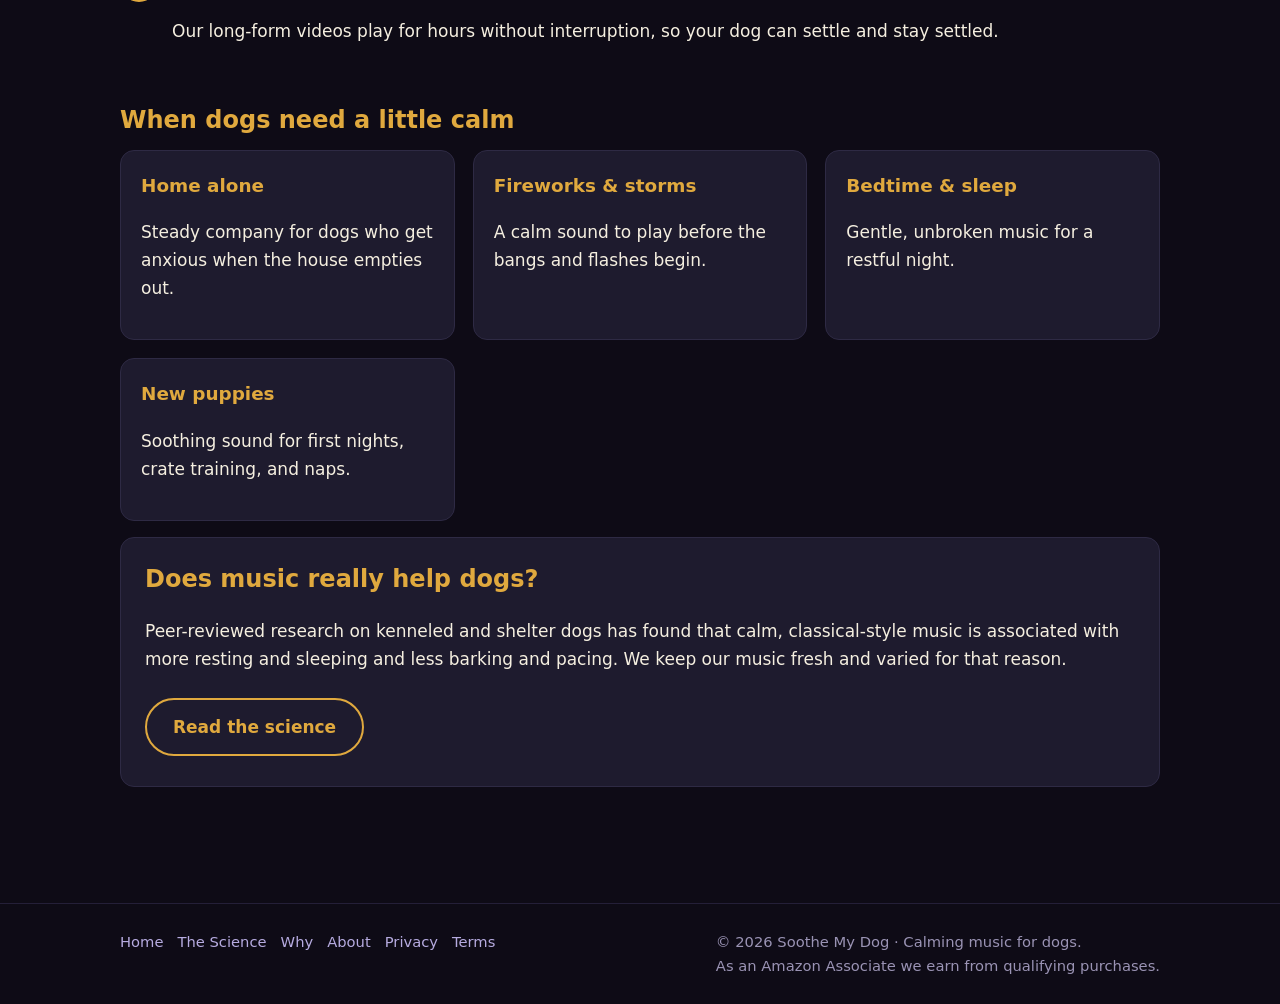
==== commit 8fd0c57d: "Operator edits: fix demo letterbox (16:9), real YouTube button, remove library entirely, add book re" ====
--- a/index.html
+++ b/index.html
@@ -12,7 +12,7 @@
 <a class="skip" href="#main">Skip to content</a>
 <header class="site"><div class="bar">
 <a class="brand" href="/"><img src="/assets/img/logo.png" alt="" width="38" height="38"><span>Soothe My Dog</span></a>
-<nav class="main" aria-label="Primary"><ul><li><a href="/" aria-current="page">Home</a></li><li><a href="/library/">Library</a></li><li><a href="/why/">Why</a></li><li><a href="/science/">The Science</a></li><li><a href="/covid-dogs/">Dogs & Work</a></li><li><a href="/about/">About</a></li></ul></nav>
+<nav class="main" aria-label="Primary"><ul><li><a href="/" aria-current="page">Home</a></li><li><a href="/why/">Why</a></li><li><a href="/science/">The Science</a></li><li><a href="/covid-dogs/">Dogs & Work</a></li><li><a href="/about/">About</a></li></ul></nav>
 </div></header>
 <main id="main">
 
@@ -32,8 +32,7 @@
     <p>Every video is gentle piano, warm strings, and soft ambience at a slow, steady pace, paired with
     calming imagery of sleepy puppies. No loops. No sudden changes. Just hours of steady calm your dog
     can rest to.</p>
-    <a class="btn" href="https://www.youtube.com/channel/UCDjGupYODDsBWKeuKjRhHag">Watch on YouTube</a>
-    <a class="btn ghost" href="/library/">Browse the library</a>
+    <a class="btn-yt" href="https://www.youtube.com/channel/UCDjGupYODDsBWKeuKjRhHag"><svg width="30" height="21" viewBox="0 0 30 21" aria-hidden="true" focusable="false"><rect width="30" height="21" rx="6" fill="#fff"></rect><path d="M12 6l8 4.5-8 4.5z" fill="#FF0000"></path></svg>Watch on YouTube</a>
   </div>
 </section>
 <section class="carousel" aria-roledescription="carousel" aria-label="Sleepy puppies"><div class="frame"><img src="/assets/carousel/pic01.jpg" alt="A calm puppy resting peacefully" class="on" loading="lazy" width="1280" height="720"><img src="/assets/carousel/pic02.jpg" alt="A sleepy young dog settling down" loading="lazy" width="1280" height="720"><img src="/assets/carousel/pic03.jpg" alt="A relaxed puppy with soft eyes" loading="lazy" width="1280" height="720"><img src="/assets/carousel/pic04.jpg" alt="A gentle puppy at rest" loading="lazy" width="1280" height="720"><img src="/assets/carousel/pic05.jpg" alt="A cozy puppy curled up" loading="lazy" width="1280" height="720"><img src="/assets/carousel/pic06.jpg" alt="A drowsy puppy ready to nap" loading="lazy" width="1280" height="720"><img src="/assets/carousel/pic07.jpg" alt="A serene puppy lying quietly" loading="lazy" width="1280" height="720"><img src="/assets/carousel/pic08.jpg" alt="A content puppy relaxing" loading="lazy" width="1280" height="720"><img src="/assets/carousel/pic09.jpg" alt="A tranquil puppy at ease" loading="lazy" width="1280" height="720"><img src="/assets/carousel/pic10.jpg" alt="A soft-furred puppy dozing" loading="lazy" width="1280" height="720"><img src="/assets/carousel/pic11.jpg" alt="A calm puppy resting peacefully" loading="lazy" width="1280" height="720"><img src="/assets/carousel/pic12.jpg" alt="A sleepy young dog settling down" loading="lazy" width="1280" height="720"><img src="/assets/carousel/pic13.jpg" alt="A relaxed puppy with soft eyes" loading="lazy" width="1280" height="720"><img src="/assets/carousel/pic14.jpg" alt="A gentle puppy at rest" loading="lazy" width="1280" height="720"><img src="/assets/carousel/pic15.jpg" alt="A cozy puppy curled up" loading="lazy" width="1280" height="720"><img src="/assets/carousel/pic16.jpg" alt="A drowsy puppy ready to nap" loading="lazy" width="1280" height="720"><img src="/assets/carousel/pic17.jpg" alt="A serene puppy lying quietly" loading="lazy" width="1280" height="720"><img src="/assets/carousel/pic18.jpg" alt="A content puppy relaxing" loading="lazy" width="1280" height="720"><img src="/assets/carousel/pic19.jpg" alt="A tranquil puppy at ease" loading="lazy" width="1280" height="720"><img src="/assets/carousel/pic20.jpg" alt="A soft-furred puppy dozing" loading="lazy" width="1280" height="720"><img src="/assets/carousel/pic21.jpg" alt="A calm puppy resting peacefully" loading="lazy" width="1280" height="720"><img src="/assets/carousel/pic22.jpg" alt="A sleepy young dog settling down" loading="lazy" width="1280" height="720"><img src="/assets/carousel/pic23.jpg" alt="A relaxed puppy with soft eyes" loading="lazy" width="1280" height="720"><img src="/assets/carousel/pic24.jpg" alt="A gentle puppy at rest" loading="lazy" width="1280" height="720"><img src="/assets/carousel/pic25.jpg" alt="A cozy puppy curled up" loading="lazy" width="1280" height="720"><img src="/assets/carousel/pic26.jpg" alt="A drowsy puppy ready to nap" loading="lazy" width="1280" height="720"><img src="/assets/carousel/pic27.jpg" alt="A serene puppy lying quietly" loading="lazy" width="1280" height="720"><img src="/assets/carousel/pic28.jpg" alt="A content puppy relaxing" loading="lazy" width="1280" height="720"><img src="/assets/carousel/pic29.jpg" alt="A tranquil puppy at ease" loading="lazy" width="1280" height="720"><img src="/assets/carousel/pic30.jpg" alt="A soft-furred puppy dozing" loading="lazy" width="1280" height="720"><img src="/assets/carousel/pic31.jpg" alt="A calm puppy resting peacefully" loading="lazy" width="1280" height="720"><img src="/assets/carousel/pic32.jpg" alt="A sleepy young dog settling down" loading="lazy" width="1280" height="720"><img src="/assets/carousel/pic33.jpg" alt="A relaxed puppy with soft eyes" loading="lazy" width="1280" height="720"><img src="/assets/carousel/pic34.jpg" alt="A gentle puppy at rest" loading="lazy" width="1280" height="720"><img src="/assets/carousel/pic35.jpg" alt="A cozy puppy curled up" loading="lazy" width="1280" height="720"><img src="/assets/carousel/pic36.jpg" alt="A drowsy puppy ready to nap" loading="lazy" width="1280" height="720"><img src="/assets/carousel/pic37.jpg" alt="A serene puppy lying quietly" loading="lazy" width="1280" height="720"><img src="/assets/carousel/pic38.jpg" alt="A content puppy relaxing" loading="lazy" width="1280" height="720"><img src="/assets/carousel/pic39.jpg" alt="A tranquil puppy at ease" loading="lazy" width="1280" height="720"><img src="/assets/carousel/pic40.jpg" alt="A soft-furred puppy dozing" loading="lazy" width="1280" height="720"><img src="/assets/carousel/pic41.jpg" alt="A calm puppy resting peacefully" loading="lazy" width="1280" height="720"><img src="/assets/carousel/pic42.jpg" alt="A sleepy young dog settling down" loading="lazy" width="1280" height="720"><img src="/assets/carousel/pic43.jpg" alt="A relaxed puppy with soft eyes" loading="lazy" width="1280" height="720"><img src="/assets/carousel/pic44.jpg" alt="A gentle puppy at rest" loading="lazy" width="1280" height="720"><img src="/assets/carousel/pic45.jpg" alt="A cozy puppy curled up" loading="lazy" width="1280" height="720"><img src="/assets/carousel/pic46.jpg" alt="A drowsy puppy ready to nap" loading="lazy" width="1280" height="720"><img src="/assets/carousel/pic47.jpg" alt="A serene puppy lying quietly" loading="lazy" width="1280" height="720"></div><p class="cstatus" aria-live="polite" style="position:absolute;left:-9999px">Image 1 of 47</p><div class="cbtns"><button class="prev" type="button" aria-label="Previous image">Previous</button><button class="playpause" type="button" aria-pressed="true">Pause</button><button class="next" type="button" aria-label="Next image">Next</button></div></section>
@@ -56,13 +55,10 @@
 associated with more resting and sleeping and less barking and pacing. We keep our music fresh and
 varied for that reason.</p>
 <a class="btn ghost" href="/science/">Read the science</a></div>
-<h2>Newest releases</h2>
-<div class="libgrid"><div class="libcard"><img src="/assets/thumbs/slot01.jpg" alt="Thumbnail: Calming Music for Dogs - 12 Hours Home Alone" width="1280" height="720" loading="lazy"><div class="body"><div class="t">Calming Music for Dogs - 12 Hours Home Alone</div><div class="m">Releases 2026-07-19</div></div></div><div class="libcard"><img src="/assets/thumbs/slot02.jpg" alt="Thumbnail: Relaxing Music for Dogs - 12 Hour Deep Calm" width="1280" height="720" loading="lazy"><div class="body"><div class="t">Relaxing Music for Dogs - 12 Hour Deep Calm</div><div class="m">Releases 2026-07-20</div></div></div><div class="libcard"><img src="/assets/thumbs/slot03.jpg" alt="Thumbnail: Dog Anxiety Relief Music - 12 Hours of Gentle Piano" width="1280" height="720" loading="lazy"><div class="body"><div class="t">Dog Anxiety Relief Music - 12 Hours of Gentle Piano</div><div class="m">Releases 2026-07-21</div></div></div></div>
-<p><a class="btn ghost" href="/library/">See the full library</a></p>
 
 </main><script src="/assets/carousel.js"></script>
 <footer class="site"><div class="fwrap">
-<div><nav aria-label="Footer"><a href="/">Home</a><a href="/library/">Library</a><a href="/science/">The Science</a><a href="/about/">About</a><a href="/privacy/">Privacy</a><a href="/terms/">Terms</a></nav></div>
+<div><nav aria-label="Footer"><a href="/">Home</a><a href="/science/">The Science</a><a href="/why/">Why</a><a href="/about/">About</a><a href="/privacy/">Privacy</a><a href="/terms/">Terms</a></nav></div>
 <div>&copy; 2026 Soothe My Dog &middot; Calming music for dogs.<br>As an Amazon Associate we earn from qualifying purchases.</div>
 </div></footer>
 </body></html>
--- a/assets/site.css
+++ b/assets/site.css
@@ -26,6 +26,8 @@
 .lead{font-size:1.25rem;color:var(--lav)}
 .btn{display:inline-block;background:var(--gold);color:#1a1206;font-weight:800;padding:13px 26px;border-radius:999px;text-decoration:none;margin:8px 8px 8px 0}
 .btn.ghost{background:transparent;color:var(--gold);border:2px solid var(--gold)}
+.btn-yt{display:inline-flex;align-items:center;gap:10px;background:#FF0000;color:#fff;font-weight:700;padding:11px 22px 11px 16px;border-radius:12px;text-decoration:none;margin:8px 8px 8px 0;font-size:1.05rem}
+.btn-yt:hover{background:#e60000}.btn-yt svg{flex:0 0 auto}
 .card{background:var(--surf);border:1px solid #2e2a44;border-radius:14px;padding:22px 24px;margin:16px 0}
 .grid{display:grid;gap:18px}
 .g2{grid-template-columns:repeat(auto-fit,minmax(300px,1fr))}
@@ -34,7 +36,7 @@
 .usecase h3{margin-top:0;color:var(--gold)}
 .hero{display:grid;gap:24px;grid-template-columns:1fr;align-items:center;margin:14px 0 8px}
 @media(min-width:820px){.hero{grid-template-columns:1.05fr .95fr}}
-.hero video{width:100%;border-radius:16px;border:1px solid #2e2a44;background:#000}
+.hero video{width:100%;height:auto;aspect-ratio:16/9;border-radius:16px;border:1px solid #2e2a44;background:#000;display:block}
 .medianote{font-size:.9rem;color:var(--muted);margin-top:6px}
 .carousel{position:relative;margin:26px 0}
 .carousel .frame{position:relative;width:100%;aspect-ratio:16/9;border-radius:16px;overflow:hidden;border:1px solid #2e2a44;background:var(--surf)}
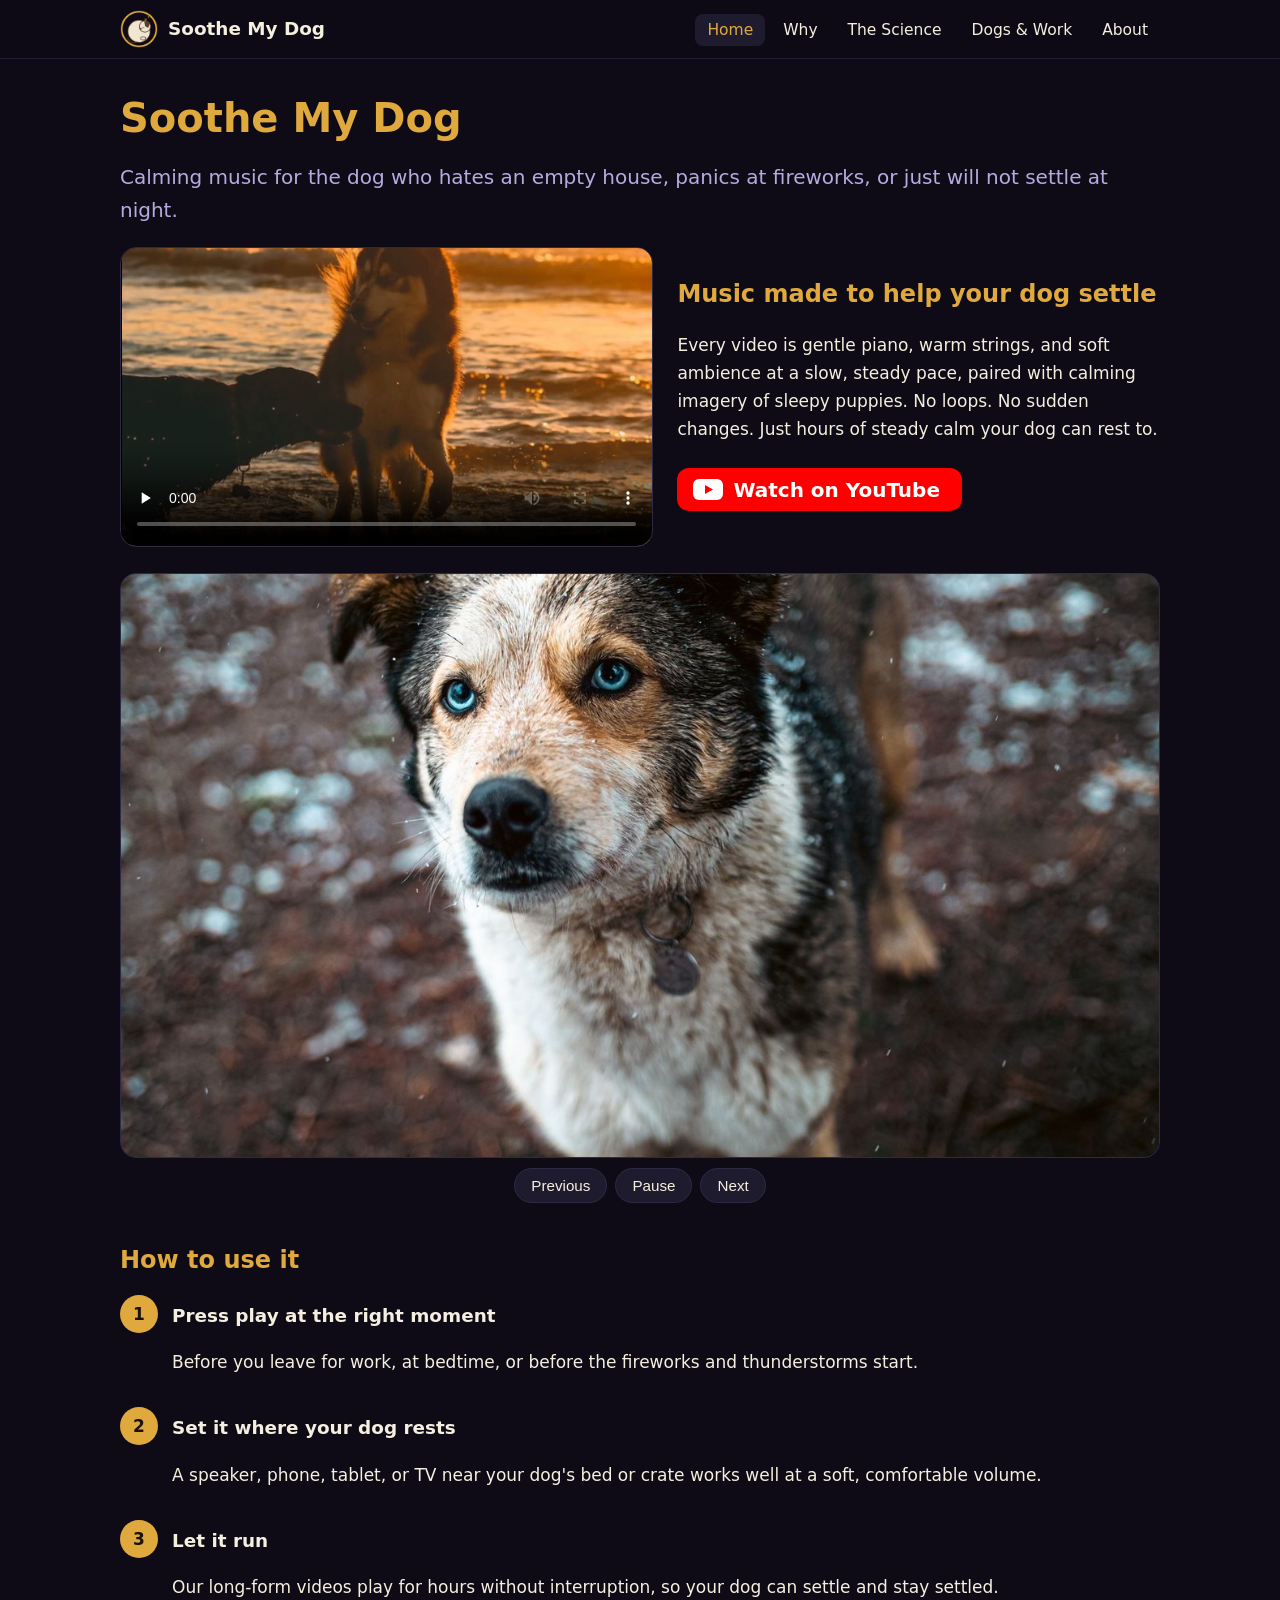
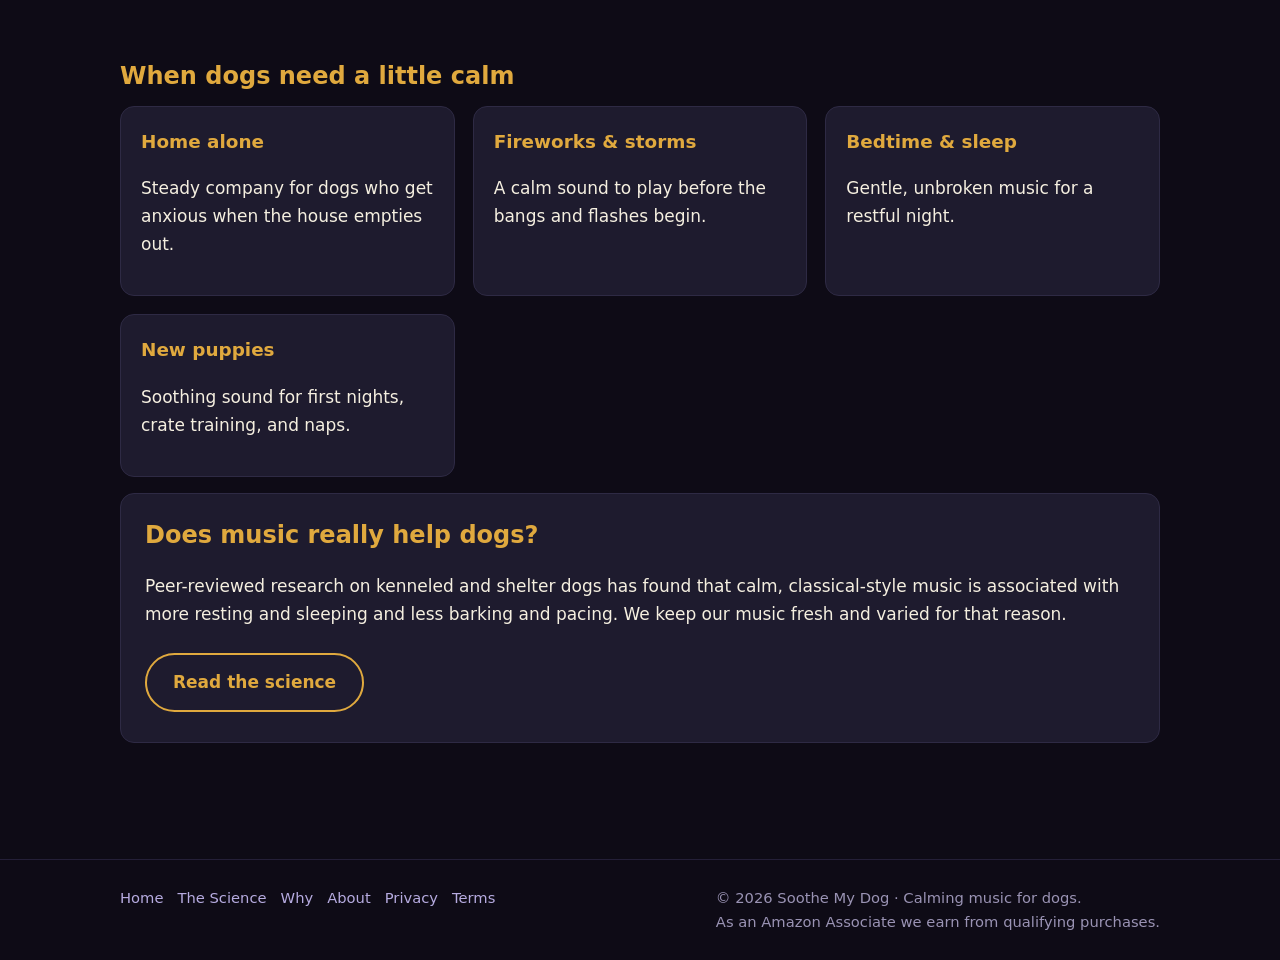
==== commit 89518e3f: "Remove demo preview caption line" ====
--- a/index.html
+++ b/index.html
@@ -25,7 +25,6 @@
       Your browser does not support the video tag. Watch our music on
       <a href="https://www.youtube.com/channel/UCDjGupYODDsBWKeuKjRhHag">YouTube</a>.
     </video>
-    <p class="medianote">A short preview. It is instrumental music only, no talking.</p>
   </div>
   <div>
     <h2 style="margin-top:0">Music made to help your dog settle</h2>
--- a/assets/site.css
+++ b/assets/site.css
@@ -26,7 +26,7 @@
 .lead{font-size:1.25rem;color:var(--lav)}
 .btn{display:inline-block;background:var(--gold);color:#1a1206;font-weight:800;padding:13px 26px;border-radius:999px;text-decoration:none;margin:8px 8px 8px 0}
 .btn.ghost{background:transparent;color:var(--gold);border:2px solid var(--gold)}
-.btn-yt{display:inline-flex;align-items:center;gap:10px;background:#FF0000;color:#fff;font-weight:700;padding:11px 22px 11px 16px;border-radius:12px;text-decoration:none;margin:8px 8px 8px 0;font-size:1.05rem}
+.btn-yt{display:inline-flex;align-items:center;gap:10px;background:#FF0000;color:#fff;font-weight:700;padding:11px 22px 11px 16px;border-radius:12px;text-decoration:none;margin:8px 8px 8px 0;font-size:1.25rem;line-height:1}
 .btn-yt:hover{background:#e60000}.btn-yt svg{flex:0 0 auto}
 .card{background:var(--surf);border:1px solid #2e2a44;border-radius:14px;padding:22px 24px;margin:16px 0}
 .grid{display:grid;gap:18px}
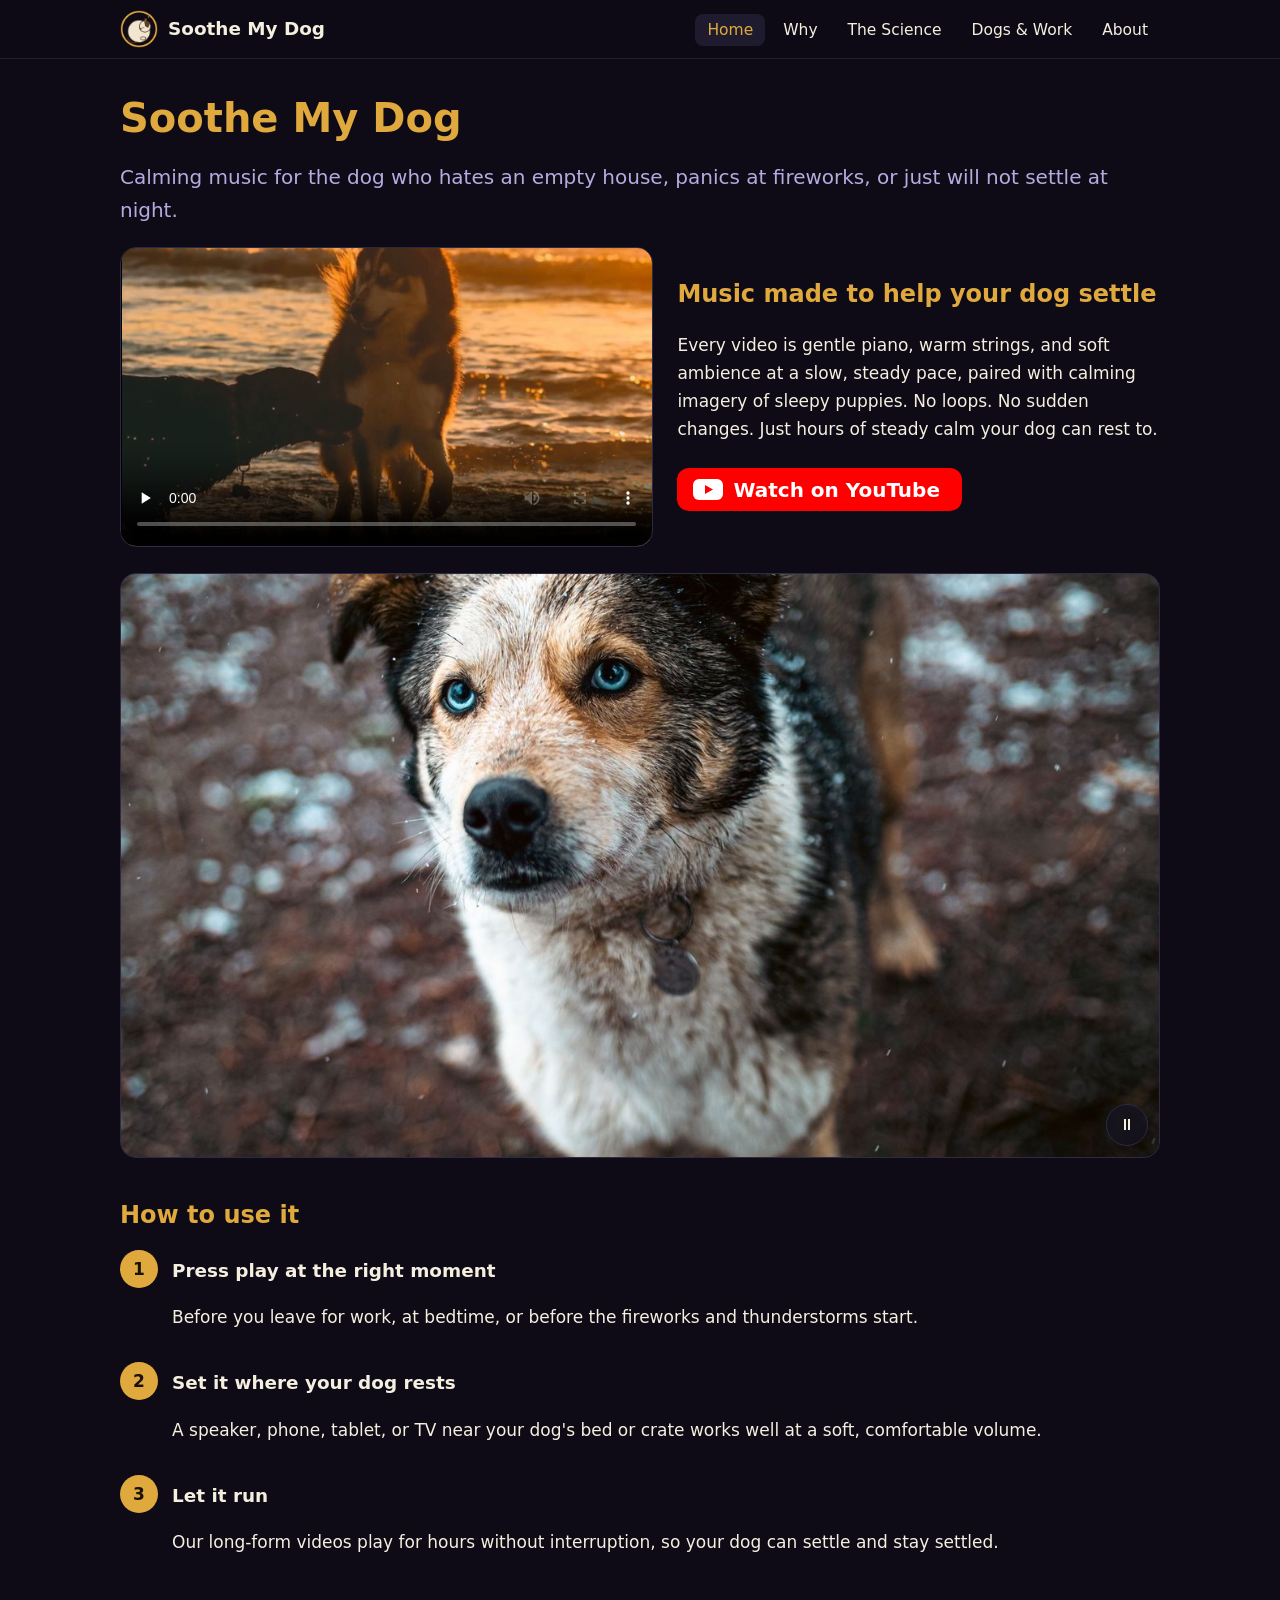
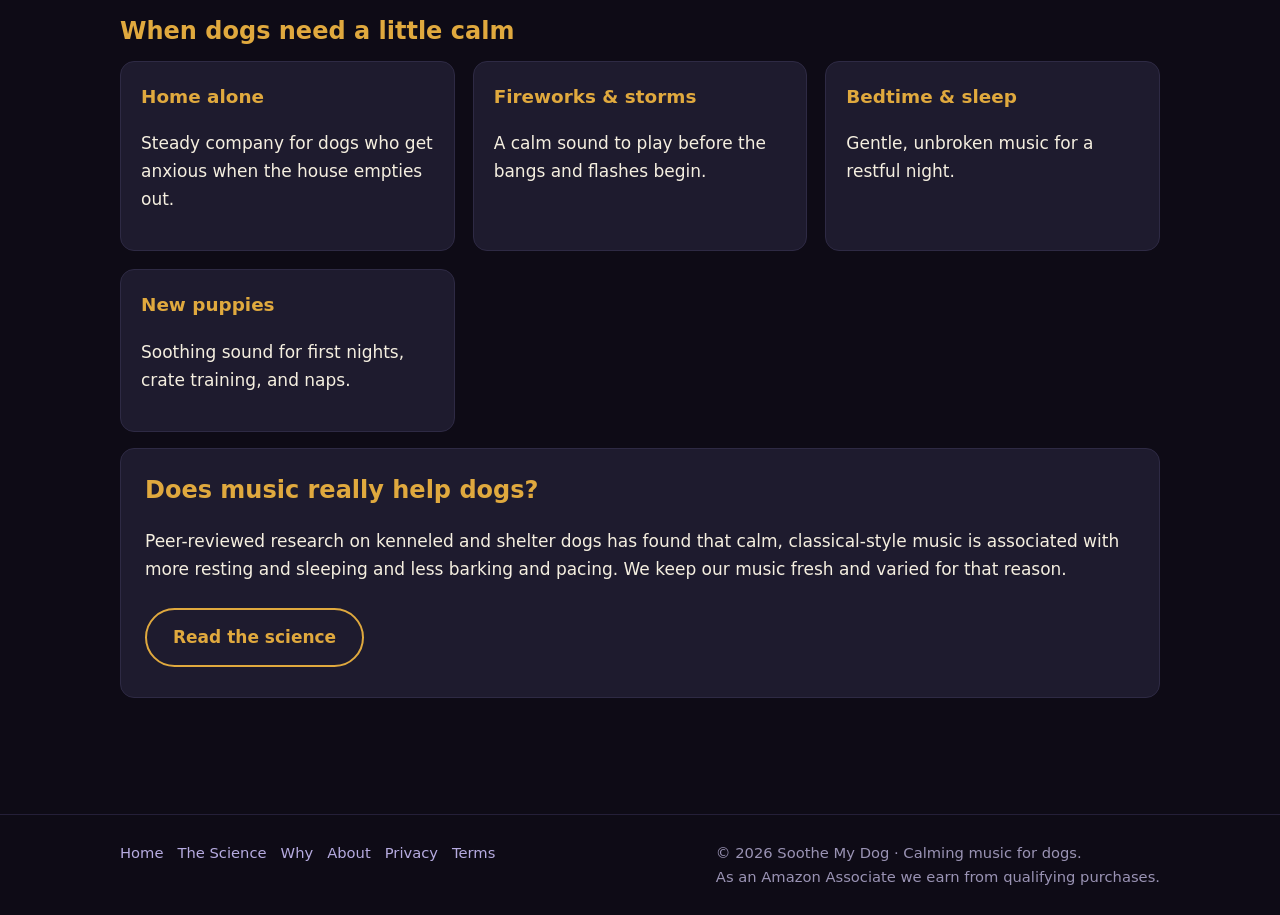
==== commit 81b482d8: "Carousel: drop prev/next/pause bar; single play-pause toggle bottom-right of slideshow" ====
--- a/index.html
+++ b/index.html
@@ -34,7 +34,7 @@
     <a class="btn-yt" href="https://www.youtube.com/channel/UCDjGupYODDsBWKeuKjRhHag"><svg width="30" height="21" viewBox="0 0 30 21" aria-hidden="true" focusable="false"><rect width="30" height="21" rx="6" fill="#fff"></rect><path d="M12 6l8 4.5-8 4.5z" fill="#FF0000"></path></svg>Watch on YouTube</a>
   </div>
 </section>
-<section class="carousel" aria-roledescription="carousel" aria-label="Sleepy puppies"><div class="frame"><img src="/assets/carousel/pic01.jpg" alt="A calm puppy resting peacefully" class="on" loading="lazy" width="1280" height="720"><img src="/assets/carousel/pic02.jpg" alt="A sleepy young dog settling down" loading="lazy" width="1280" height="720"><img src="/assets/carousel/pic03.jpg" alt="A relaxed puppy with soft eyes" loading="lazy" width="1280" height="720"><img src="/assets/carousel/pic04.jpg" alt="A gentle puppy at rest" loading="lazy" width="1280" height="720"><img src="/assets/carousel/pic05.jpg" alt="A cozy puppy curled up" loading="lazy" width="1280" height="720"><img src="/assets/carousel/pic06.jpg" alt="A drowsy puppy ready to nap" loading="lazy" width="1280" height="720"><img src="/assets/carousel/pic07.jpg" alt="A serene puppy lying quietly" loading="lazy" width="1280" height="720"><img src="/assets/carousel/pic08.jpg" alt="A content puppy relaxing" loading="lazy" width="1280" height="720"><img src="/assets/carousel/pic09.jpg" alt="A tranquil puppy at ease" loading="lazy" width="1280" height="720"><img src="/assets/carousel/pic10.jpg" alt="A soft-furred puppy dozing" loading="lazy" width="1280" height="720"><img src="/assets/carousel/pic11.jpg" alt="A calm puppy resting peacefully" loading="lazy" width="1280" height="720"><img src="/assets/carousel/pic12.jpg" alt="A sleepy young dog settling down" loading="lazy" width="1280" height="720"><img src="/assets/carousel/pic13.jpg" alt="A relaxed puppy with soft eyes" loading="lazy" width="1280" height="720"><img src="/assets/carousel/pic14.jpg" alt="A gentle puppy at rest" loading="lazy" width="1280" height="720"><img src="/assets/carousel/pic15.jpg" alt="A cozy puppy curled up" loading="lazy" width="1280" height="720"><img src="/assets/carousel/pic16.jpg" alt="A drowsy puppy ready to nap" loading="lazy" width="1280" height="720"><img src="/assets/carousel/pic17.jpg" alt="A serene puppy lying quietly" loading="lazy" width="1280" height="720"><img src="/assets/carousel/pic18.jpg" alt="A content puppy relaxing" loading="lazy" width="1280" height="720"><img src="/assets/carousel/pic19.jpg" alt="A tranquil puppy at ease" loading="lazy" width="1280" height="720"><img src="/assets/carousel/pic20.jpg" alt="A soft-furred puppy dozing" loading="lazy" width="1280" height="720"><img src="/assets/carousel/pic21.jpg" alt="A calm puppy resting peacefully" loading="lazy" width="1280" height="720"><img src="/assets/carousel/pic22.jpg" alt="A sleepy young dog settling down" loading="lazy" width="1280" height="720"><img src="/assets/carousel/pic23.jpg" alt="A relaxed puppy with soft eyes" loading="lazy" width="1280" height="720"><img src="/assets/carousel/pic24.jpg" alt="A gentle puppy at rest" loading="lazy" width="1280" height="720"><img src="/assets/carousel/pic25.jpg" alt="A cozy puppy curled up" loading="lazy" width="1280" height="720"><img src="/assets/carousel/pic26.jpg" alt="A drowsy puppy ready to nap" loading="lazy" width="1280" height="720"><img src="/assets/carousel/pic27.jpg" alt="A serene puppy lying quietly" loading="lazy" width="1280" height="720"><img src="/assets/carousel/pic28.jpg" alt="A content puppy relaxing" loading="lazy" width="1280" height="720"><img src="/assets/carousel/pic29.jpg" alt="A tranquil puppy at ease" loading="lazy" width="1280" height="720"><img src="/assets/carousel/pic30.jpg" alt="A soft-furred puppy dozing" loading="lazy" width="1280" height="720"><img src="/assets/carousel/pic31.jpg" alt="A calm puppy resting peacefully" loading="lazy" width="1280" height="720"><img src="/assets/carousel/pic32.jpg" alt="A sleepy young dog settling down" loading="lazy" width="1280" height="720"><img src="/assets/carousel/pic33.jpg" alt="A relaxed puppy with soft eyes" loading="lazy" width="1280" height="720"><img src="/assets/carousel/pic34.jpg" alt="A gentle puppy at rest" loading="lazy" width="1280" height="720"><img src="/assets/carousel/pic35.jpg" alt="A cozy puppy curled up" loading="lazy" width="1280" height="720"><img src="/assets/carousel/pic36.jpg" alt="A drowsy puppy ready to nap" loading="lazy" width="1280" height="720"><img src="/assets/carousel/pic37.jpg" alt="A serene puppy lying quietly" loading="lazy" width="1280" height="720"><img src="/assets/carousel/pic38.jpg" alt="A content puppy relaxing" loading="lazy" width="1280" height="720"><img src="/assets/carousel/pic39.jpg" alt="A tranquil puppy at ease" loading="lazy" width="1280" height="720"><img src="/assets/carousel/pic40.jpg" alt="A soft-furred puppy dozing" loading="lazy" width="1280" height="720"><img src="/assets/carousel/pic41.jpg" alt="A calm puppy resting peacefully" loading="lazy" width="1280" height="720"><img src="/assets/carousel/pic42.jpg" alt="A sleepy young dog settling down" loading="lazy" width="1280" height="720"><img src="/assets/carousel/pic43.jpg" alt="A relaxed puppy with soft eyes" loading="lazy" width="1280" height="720"><img src="/assets/carousel/pic44.jpg" alt="A gentle puppy at rest" loading="lazy" width="1280" height="720"><img src="/assets/carousel/pic45.jpg" alt="A cozy puppy curled up" loading="lazy" width="1280" height="720"><img src="/assets/carousel/pic46.jpg" alt="A drowsy puppy ready to nap" loading="lazy" width="1280" height="720"><img src="/assets/carousel/pic47.jpg" alt="A serene puppy lying quietly" loading="lazy" width="1280" height="720"></div><p class="cstatus" aria-live="polite" style="position:absolute;left:-9999px">Image 1 of 47</p><div class="cbtns"><button class="prev" type="button" aria-label="Previous image">Previous</button><button class="playpause" type="button" aria-pressed="true">Pause</button><button class="next" type="button" aria-label="Next image">Next</button></div></section>
+<section class="carousel" aria-roledescription="carousel" aria-label="Sleepy puppies"><div class="frame"><img src="/assets/carousel/pic01.jpg" alt="A calm puppy resting peacefully" class="on" loading="lazy" width="1280" height="720"><img src="/assets/carousel/pic02.jpg" alt="A sleepy young dog settling down" loading="lazy" width="1280" height="720"><img src="/assets/carousel/pic03.jpg" alt="A relaxed puppy with soft eyes" loading="lazy" width="1280" height="720"><img src="/assets/carousel/pic04.jpg" alt="A gentle puppy at rest" loading="lazy" width="1280" height="720"><img src="/assets/carousel/pic05.jpg" alt="A cozy puppy curled up" loading="lazy" width="1280" height="720"><img src="/assets/carousel/pic06.jpg" alt="A drowsy puppy ready to nap" loading="lazy" width="1280" height="720"><img src="/assets/carousel/pic07.jpg" alt="A serene puppy lying quietly" loading="lazy" width="1280" height="720"><img src="/assets/carousel/pic08.jpg" alt="A content puppy relaxing" loading="lazy" width="1280" height="720"><img src="/assets/carousel/pic09.jpg" alt="A tranquil puppy at ease" loading="lazy" width="1280" height="720"><img src="/assets/carousel/pic10.jpg" alt="A soft-furred puppy dozing" loading="lazy" width="1280" height="720"><img src="/assets/carousel/pic11.jpg" alt="A calm puppy resting peacefully" loading="lazy" width="1280" height="720"><img src="/assets/carousel/pic12.jpg" alt="A sleepy young dog settling down" loading="lazy" width="1280" height="720"><img src="/assets/carousel/pic13.jpg" alt="A relaxed puppy with soft eyes" loading="lazy" width="1280" height="720"><img src="/assets/carousel/pic14.jpg" alt="A gentle puppy at rest" loading="lazy" width="1280" height="720"><img src="/assets/carousel/pic15.jpg" alt="A cozy puppy curled up" loading="lazy" width="1280" height="720"><img src="/assets/carousel/pic16.jpg" alt="A drowsy puppy ready to nap" loading="lazy" width="1280" height="720"><img src="/assets/carousel/pic17.jpg" alt="A serene puppy lying quietly" loading="lazy" width="1280" height="720"><img src="/assets/carousel/pic18.jpg" alt="A content puppy relaxing" loading="lazy" width="1280" height="720"><img src="/assets/carousel/pic19.jpg" alt="A tranquil puppy at ease" loading="lazy" width="1280" height="720"><img src="/assets/carousel/pic20.jpg" alt="A soft-furred puppy dozing" loading="lazy" width="1280" height="720"><img src="/assets/carousel/pic21.jpg" alt="A calm puppy resting peacefully" loading="lazy" width="1280" height="720"><img src="/assets/carousel/pic22.jpg" alt="A sleepy young dog settling down" loading="lazy" width="1280" height="720"><img src="/assets/carousel/pic23.jpg" alt="A relaxed puppy with soft eyes" loading="lazy" width="1280" height="720"><img src="/assets/carousel/pic24.jpg" alt="A gentle puppy at rest" loading="lazy" width="1280" height="720"><img src="/assets/carousel/pic25.jpg" alt="A cozy puppy curled up" loading="lazy" width="1280" height="720"><img src="/assets/carousel/pic26.jpg" alt="A drowsy puppy ready to nap" loading="lazy" width="1280" height="720"><img src="/assets/carousel/pic27.jpg" alt="A serene puppy lying quietly" loading="lazy" width="1280" height="720"><img src="/assets/carousel/pic28.jpg" alt="A content puppy relaxing" loading="lazy" width="1280" height="720"><img src="/assets/carousel/pic29.jpg" alt="A tranquil puppy at ease" loading="lazy" width="1280" height="720"><img src="/assets/carousel/pic30.jpg" alt="A soft-furred puppy dozing" loading="lazy" width="1280" height="720"><img src="/assets/carousel/pic31.jpg" alt="A calm puppy resting peacefully" loading="lazy" width="1280" height="720"><img src="/assets/carousel/pic32.jpg" alt="A sleepy young dog settling down" loading="lazy" width="1280" height="720"><img src="/assets/carousel/pic33.jpg" alt="A relaxed puppy with soft eyes" loading="lazy" width="1280" height="720"><img src="/assets/carousel/pic34.jpg" alt="A gentle puppy at rest" loading="lazy" width="1280" height="720"><img src="/assets/carousel/pic35.jpg" alt="A cozy puppy curled up" loading="lazy" width="1280" height="720"><img src="/assets/carousel/pic36.jpg" alt="A drowsy puppy ready to nap" loading="lazy" width="1280" height="720"><img src="/assets/carousel/pic37.jpg" alt="A serene puppy lying quietly" loading="lazy" width="1280" height="720"><img src="/assets/carousel/pic38.jpg" alt="A content puppy relaxing" loading="lazy" width="1280" height="720"><img src="/assets/carousel/pic39.jpg" alt="A tranquil puppy at ease" loading="lazy" width="1280" height="720"><img src="/assets/carousel/pic40.jpg" alt="A soft-furred puppy dozing" loading="lazy" width="1280" height="720"><img src="/assets/carousel/pic41.jpg" alt="A calm puppy resting peacefully" loading="lazy" width="1280" height="720"><img src="/assets/carousel/pic42.jpg" alt="A sleepy young dog settling down" loading="lazy" width="1280" height="720"><img src="/assets/carousel/pic43.jpg" alt="A relaxed puppy with soft eyes" loading="lazy" width="1280" height="720"><img src="/assets/carousel/pic44.jpg" alt="A gentle puppy at rest" loading="lazy" width="1280" height="720"><img src="/assets/carousel/pic45.jpg" alt="A cozy puppy curled up" loading="lazy" width="1280" height="720"><img src="/assets/carousel/pic46.jpg" alt="A drowsy puppy ready to nap" loading="lazy" width="1280" height="720"><img src="/assets/carousel/pic47.jpg" alt="A serene puppy lying quietly" loading="lazy" width="1280" height="720"></div><p class="cstatus" aria-live="polite" style="position:absolute;left:-9999px">Image 1 of 47</p><button class="playpause" type="button" aria-pressed="true" aria-label="Pause slideshow">⏸</button></section>
 <h2>How to use it</h2>
 <div class="step"><div class="n">1</div><div><h3 style="margin-top:6px">Press play at the right moment</h3>
 <p>Before you leave for work, at bedtime, or before the fireworks and thunderstorms start.</p></div></div>
--- a/assets/site.css
+++ b/assets/site.css
@@ -43,9 +43,9 @@
 .carousel .frame img{position:absolute;inset:0;width:100%;height:100%;object-fit:cover;opacity:0;transition:opacity .8s ease}
 @media (prefers-reduced-motion:reduce){.carousel .frame img{transition:none}}
 .carousel .frame img.on{opacity:1}
-.cbtns{display:flex;gap:8px;justify-content:center;margin-top:10px}
-.cbtns button{background:var(--surf);color:var(--cream);border:1px solid #2e2a44;border-radius:999px;padding:8px 16px;font-size:.95rem;cursor:pointer}
-.cbtns button:hover{background:var(--surf2)}
+.carousel .playpause{position:absolute;right:12px;bottom:12px;z-index:2;width:42px;height:42px;border-radius:50%;background:rgba(20,18,32,.72);color:var(--cream);border:1px solid #2e2a44;cursor:pointer;font-size:1rem;line-height:1;display:flex;align-items:center;justify-content:center;-webkit-backdrop-filter:blur(2px);backdrop-filter:blur(2px)}
+.carousel .playpause:hover{background:rgba(40,36,60,.92)}
+.carousel .playpause:focus-visible{outline:2px solid var(--gold);outline-offset:2px}
 .libgrid{display:grid;gap:16px;grid-template-columns:repeat(auto-fill,minmax(260px,1fr));margin:20px 0}
 .libcard{background:var(--surf);border:1px solid #2e2a44;border-radius:12px;overflow:hidden}
 .libcard img{width:100%;aspect-ratio:16/9;object-fit:cover;display:block}
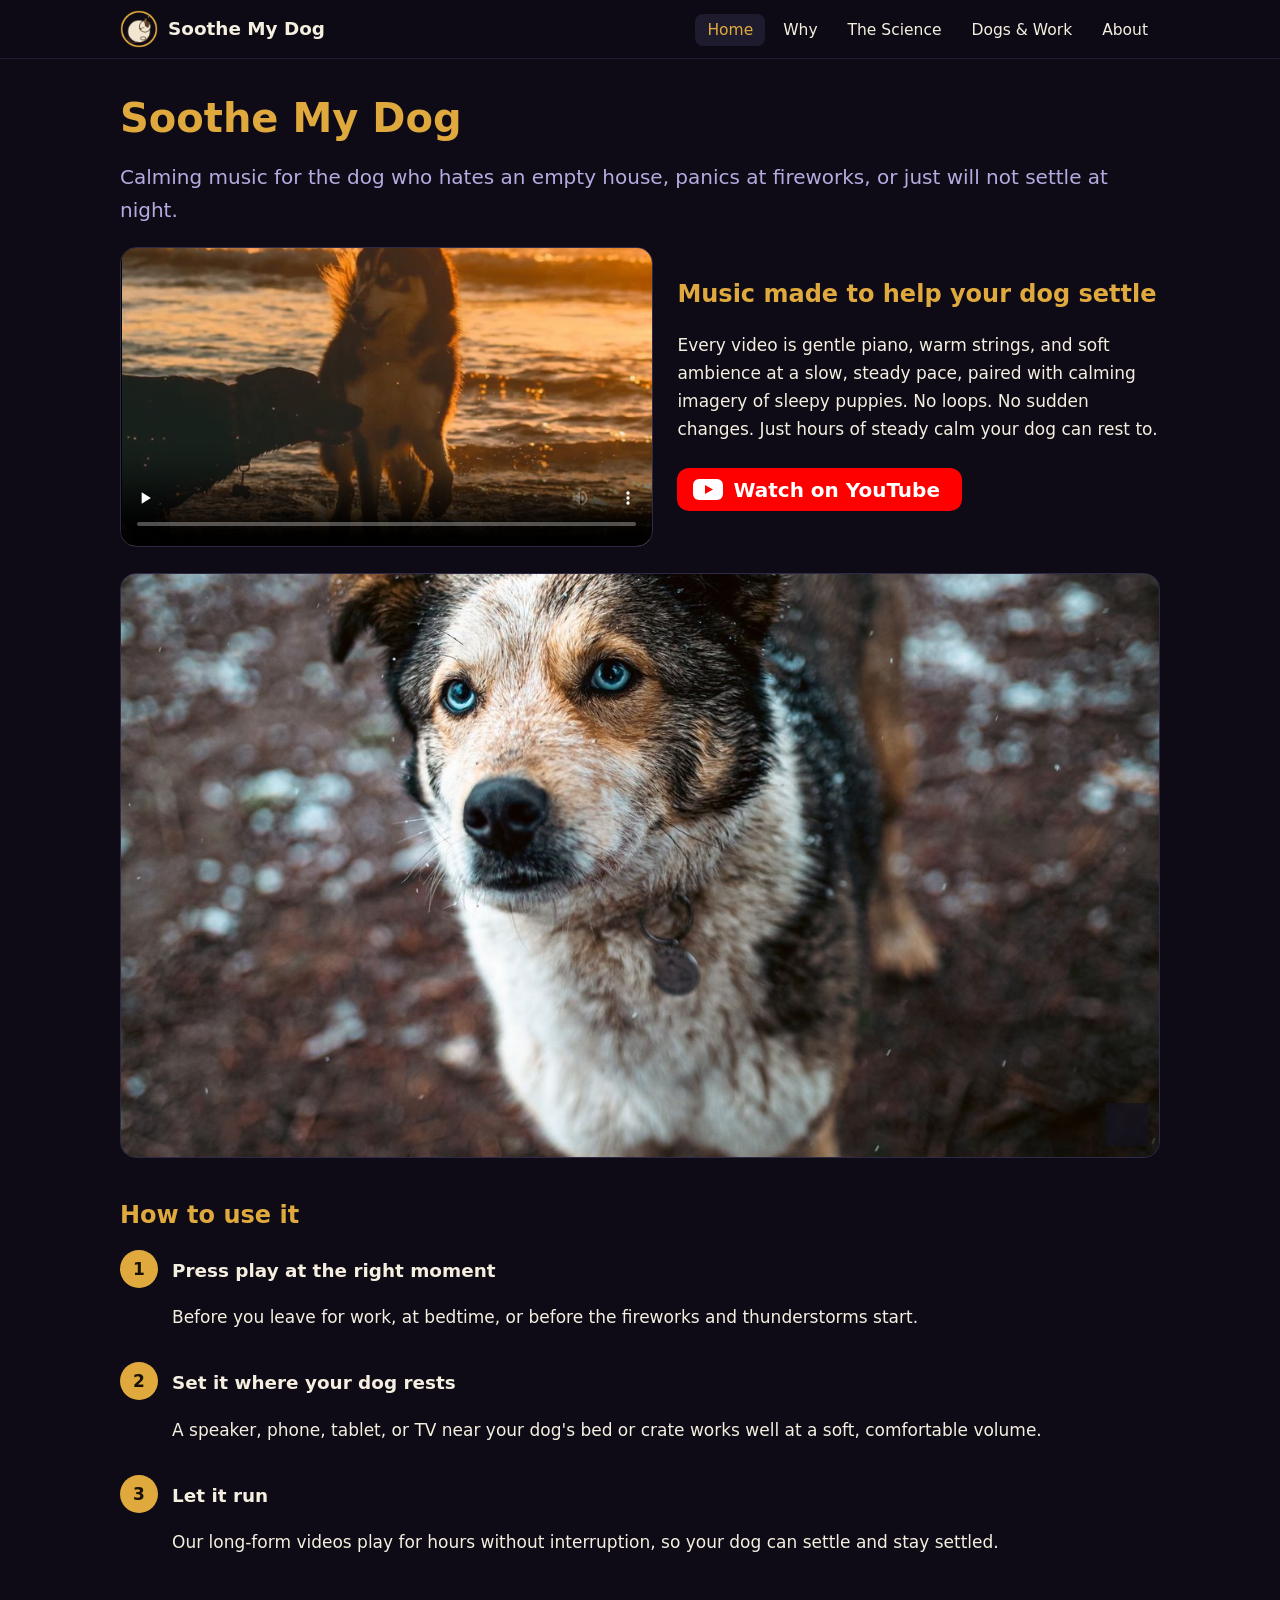
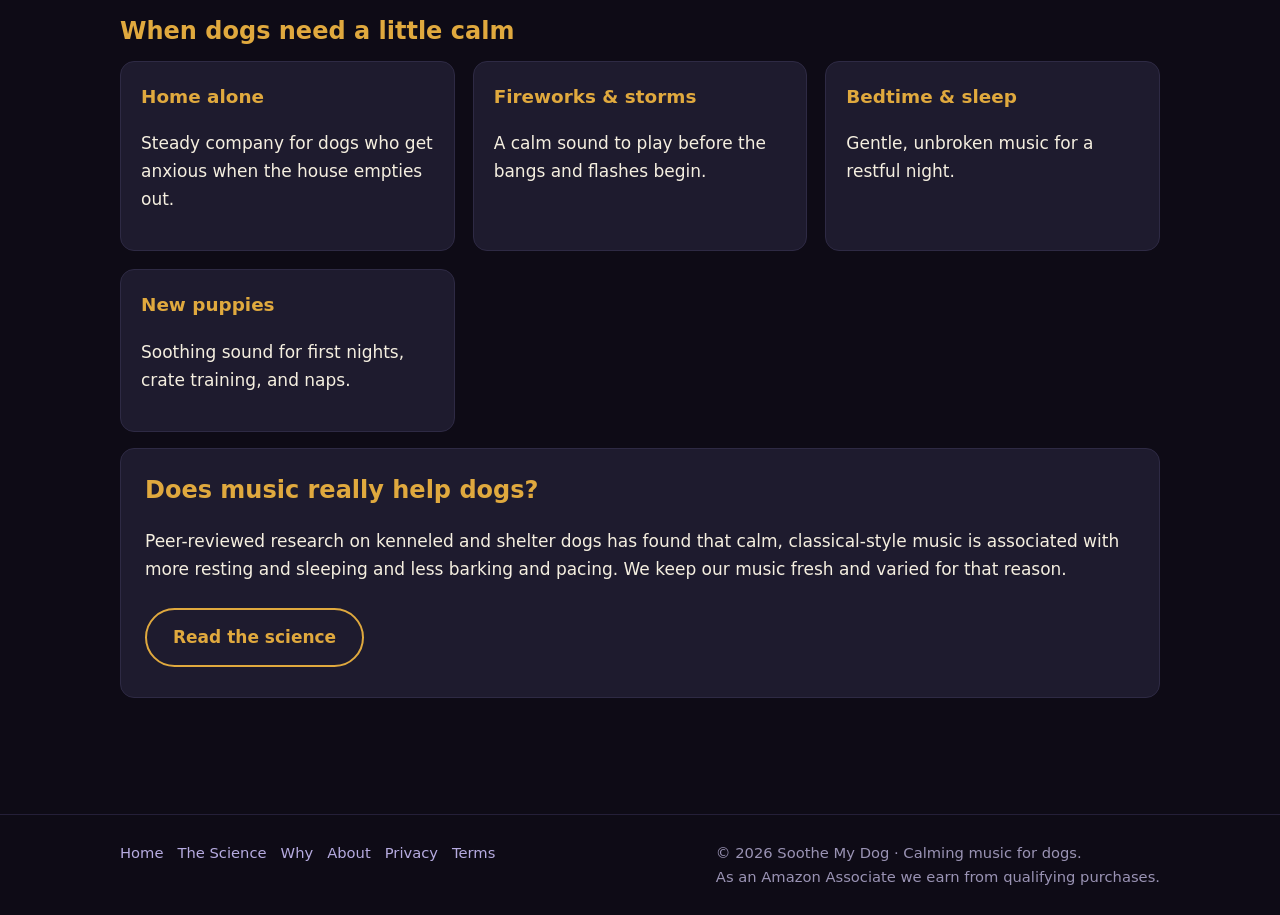
==== commit f92d3a3b: "Cache-bust site.css via content hash so CSS changes always refresh" ====
--- a/index.html
+++ b/index.html
@@ -7,7 +7,7 @@
 <meta property="og:type" content="website"><meta property="og:title" content="Soothe My Dog | Calming Music for Dogs Home Alone, Sleep & Fireworks">
 <meta property="og:description" content="Original calming music for dogs who are home alone, anxious overnight, or scared of fireworks and thunderstorms. Hours of gentle, uninterrupted music."><meta property="og:url" content="https://www.soothemydog.com/">
 <meta property="og:image" content="https://www.soothemydog.com/assets/img/og-hero.jpg"><meta name="twitter:card" content="summary_large_image">
-<link rel="stylesheet" href="/assets/site.css">
+<link rel="stylesheet" href="/assets/site.css?v=b7cb299e">
 </head><body>
 <a class="skip" href="#main">Skip to content</a>
 <header class="site"><div class="bar">
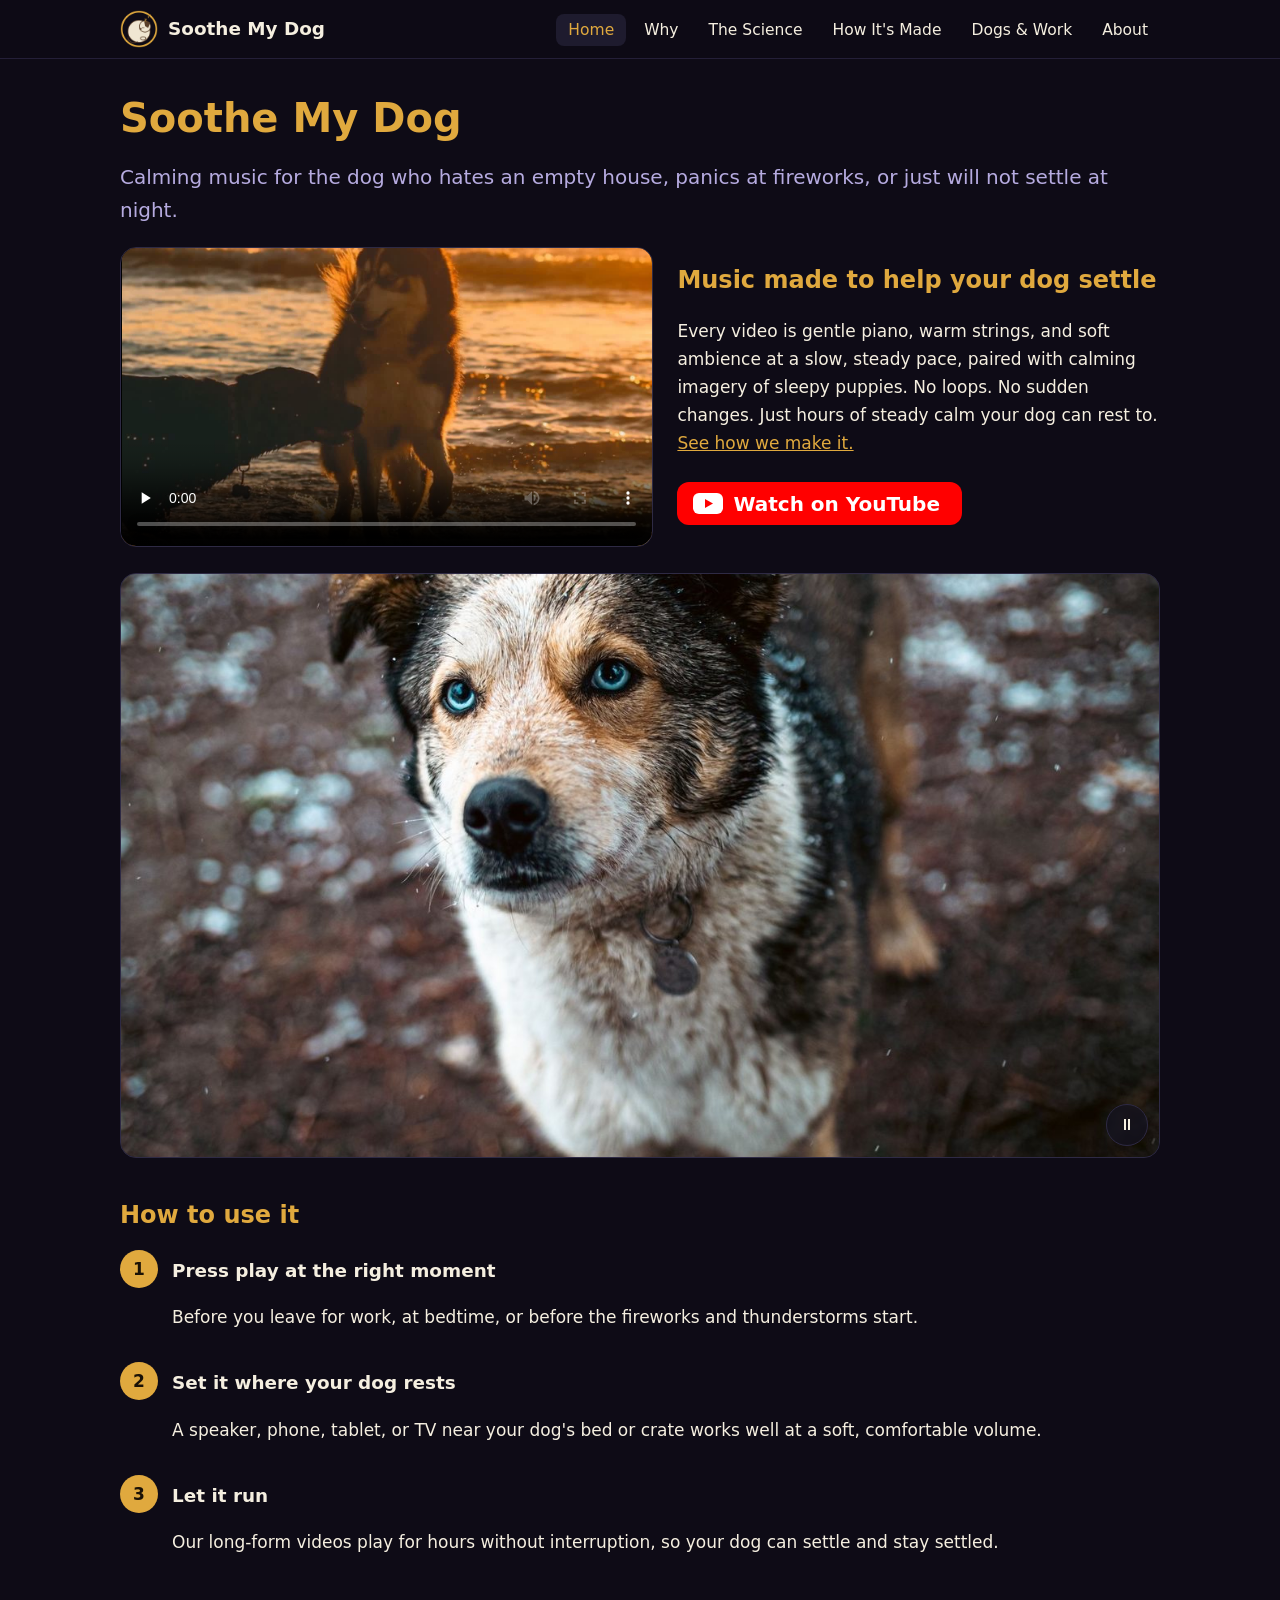
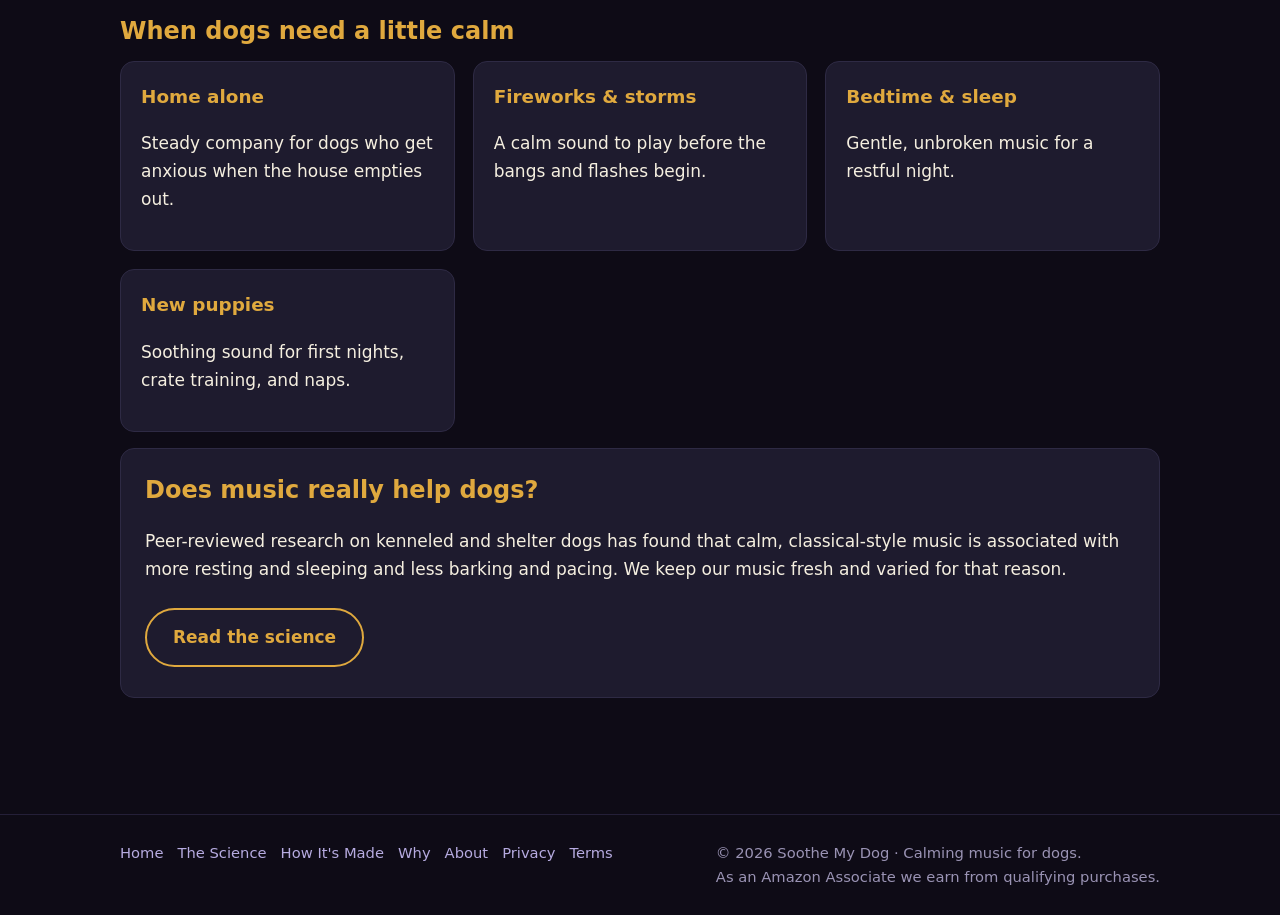
==== commit 9b867123: "Add 'How Our Music Is Made' pillar page (FAQ + proof-points), sitewide Organization + FAQPage JSON-L" ====
--- a/index.html
+++ b/index.html
@@ -8,11 +8,11 @@
 <meta property="og:description" content="Original calming music for dogs who are home alone, anxious overnight, or scared of fireworks and thunderstorms. Hours of gentle, uninterrupted music."><meta property="og:url" content="https://www.soothemydog.com/">
 <meta property="og:image" content="https://www.soothemydog.com/assets/img/og-hero.jpg"><meta name="twitter:card" content="summary_large_image">
 <link rel="stylesheet" href="/assets/site.css?v=b7cb299e">
-</head><body>
+<script type="application/ld+json">{"@context":"https://schema.org","@type":"Organization","name":"Soothe My Dog","url":"https://www.soothemydog.com","logo":"https://www.soothemydog.com/assets/img/logo.png","description":"Original calming music for dogs who are home alone, anxious, or scared of fireworks and storms.","sameAs":["https://www.youtube.com/channel/UCDjGupYODDsBWKeuKjRhHag"]}</script></head><body>
 <a class="skip" href="#main">Skip to content</a>
 <header class="site"><div class="bar">
 <a class="brand" href="/"><img src="/assets/img/logo.png" alt="" width="38" height="38"><span>Soothe My Dog</span></a>
-<nav class="main" aria-label="Primary"><ul><li><a href="/" aria-current="page">Home</a></li><li><a href="/why/">Why</a></li><li><a href="/science/">The Science</a></li><li><a href="/covid-dogs/">Dogs & Work</a></li><li><a href="/about/">About</a></li></ul></nav>
+<nav class="main" aria-label="Primary"><ul><li><a href="/" aria-current="page">Home</a></li><li><a href="/why/">Why</a></li><li><a href="/science/">The Science</a></li><li><a href="/how-our-music-is-made/">How It's Made</a></li><li><a href="/covid-dogs/">Dogs & Work</a></li><li><a href="/about/">About</a></li></ul></nav>
 </div></header>
 <main id="main">
 
@@ -30,7 +30,7 @@
     <h2 style="margin-top:0">Music made to help your dog settle</h2>
     <p>Every video is gentle piano, warm strings, and soft ambience at a slow, steady pace, paired with
     calming imagery of sleepy puppies. No loops. No sudden changes. Just hours of steady calm your dog
-    can rest to.</p>
+    can rest to. <a href="/how-our-music-is-made/">See how we make it.</a></p>
     <a class="btn-yt" href="https://www.youtube.com/channel/UCDjGupYODDsBWKeuKjRhHag"><svg width="30" height="21" viewBox="0 0 30 21" aria-hidden="true" focusable="false"><rect width="30" height="21" rx="6" fill="#fff"></rect><path d="M12 6l8 4.5-8 4.5z" fill="#FF0000"></path></svg>Watch on YouTube</a>
   </div>
 </section>
@@ -57,7 +57,7 @@
 
 </main><script src="/assets/carousel.js"></script>
 <footer class="site"><div class="fwrap">
-<div><nav aria-label="Footer"><a href="/">Home</a><a href="/science/">The Science</a><a href="/why/">Why</a><a href="/about/">About</a><a href="/privacy/">Privacy</a><a href="/terms/">Terms</a></nav></div>
+<div><nav aria-label="Footer"><a href="/">Home</a><a href="/science/">The Science</a><a href="/how-our-music-is-made/">How It's Made</a><a href="/why/">Why</a><a href="/about/">About</a><a href="/privacy/">Privacy</a><a href="/terms/">Terms</a></nav></div>
 <div>&copy; 2026 Soothe My Dog &middot; Calming music for dogs.<br>As an Amazon Associate we earn from qualifying purchases.</div>
 </div></footer>
 </body></html>
